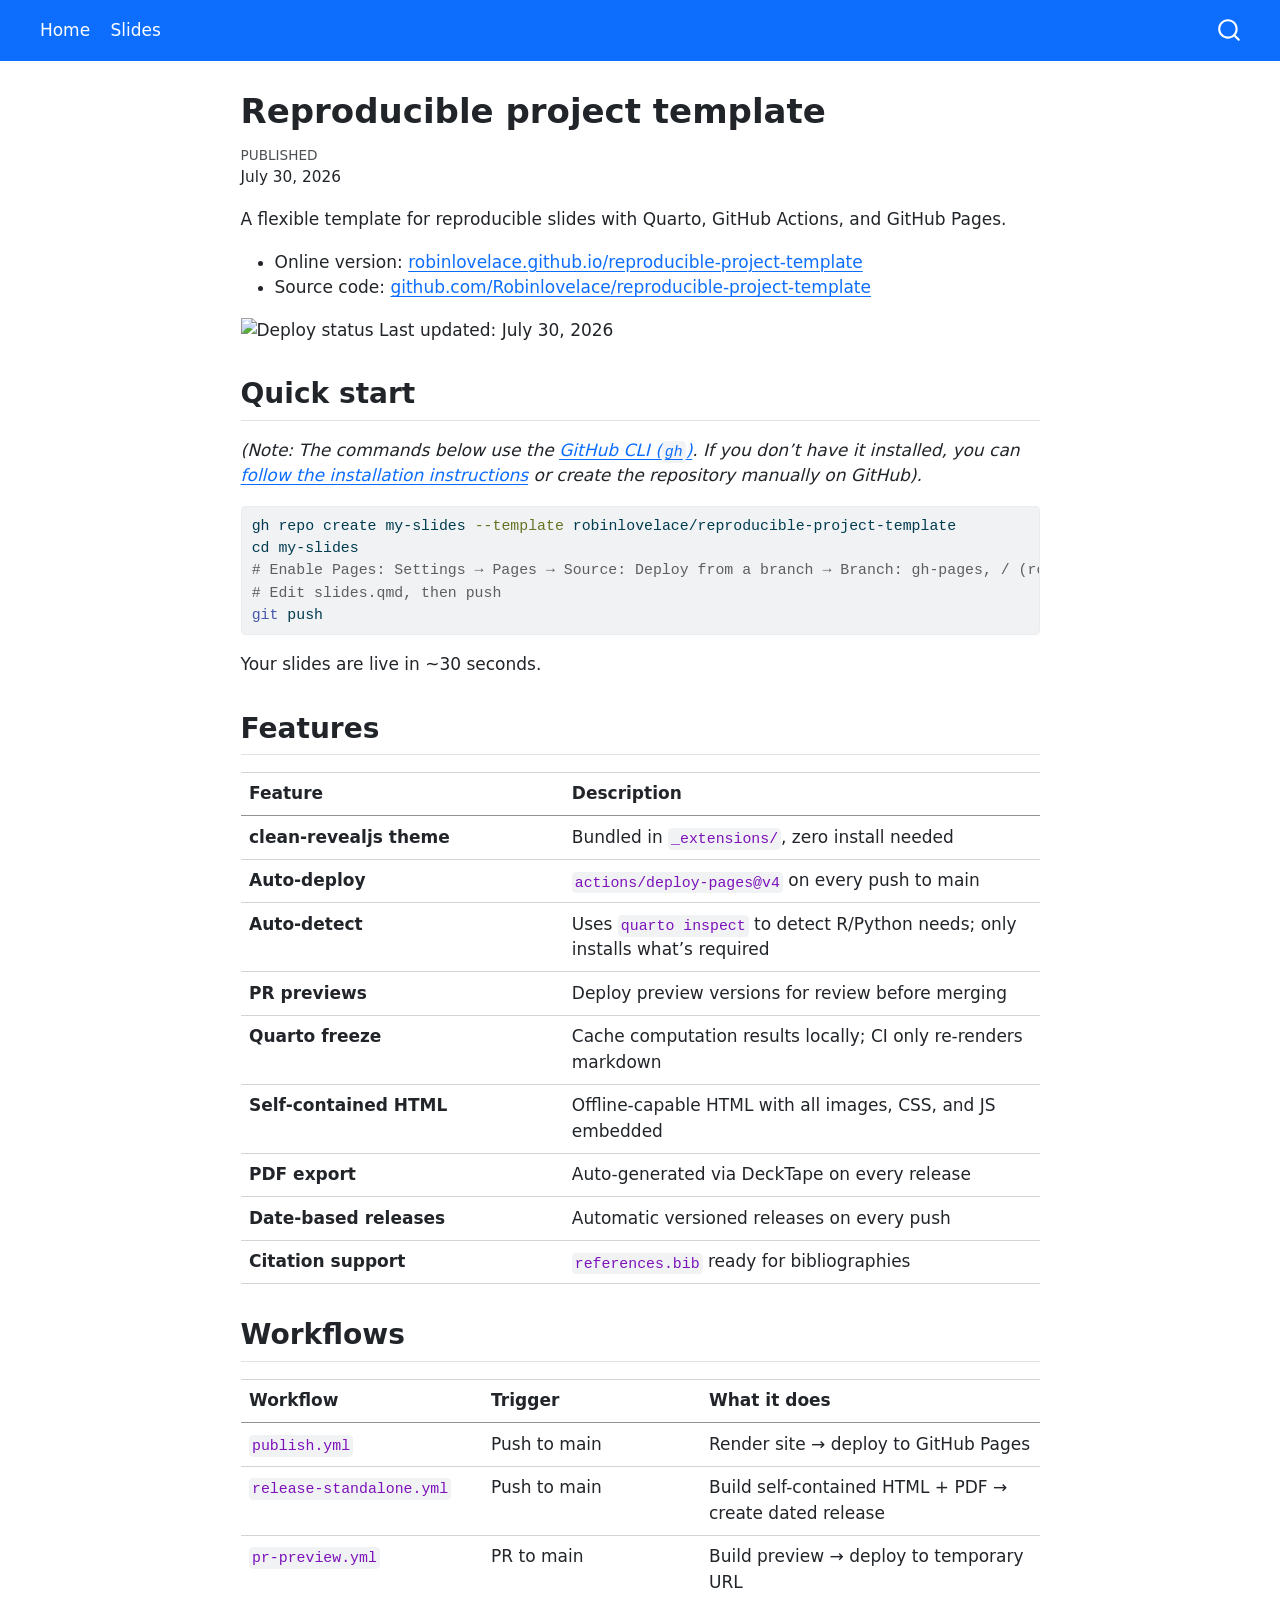
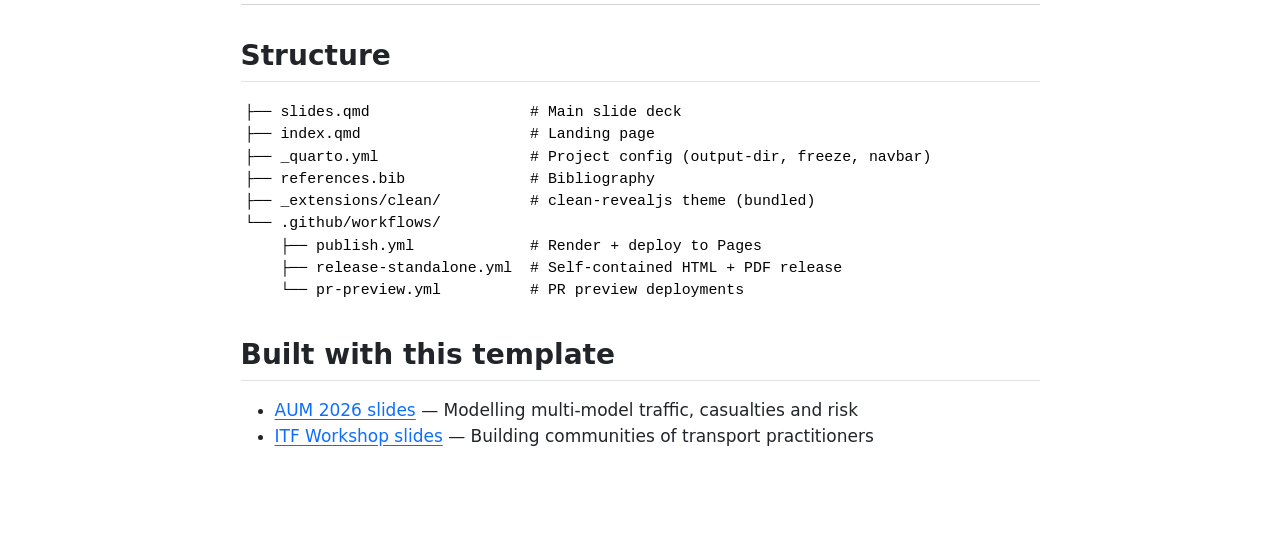
==== index.html @ 8871aff0 "deploy: 14153c7af84c4ed00883119d0b022f7087fd337d" ====
<!DOCTYPE html>
<html xmlns="http://www.w3.org/1999/xhtml" lang="en" xml:lang="en"><head>

<meta charset="utf-8">
<meta name="generator" content="quarto-1.10.18">

<meta name="viewport" content="width=device-width, initial-scale=1.0, user-scalable=yes">

<meta name="dcterms.date" content="2026-07-30">

<title>Reproducible project template</title>
<style>
/* Default styles provided by pandoc.
** See https://pandoc.org/MANUAL.html#variables-for-html for config info.
*/
span.smallcaps{font-variant: small-caps;}
div.columns{display: flex; gap: 1.5em;}
div.column{flex: auto;}
@media screen {
div.columns{gap: min(4vw, 1.5em);}
div.column{overflow-x: auto;}
}
div.hanging-indent{margin-left: 1.5em; text-indent: -1.5em;}
ul.task-list{list-style: none;}
ul.task-list li input[type="checkbox"] {
  width: 0.8em;
  margin: 0 0.8em 0.2em -1em; /* quarto-specific, see https://github.com/quarto-dev/quarto-cli/issues/4556 */ 
  vertical-align: middle;
}
/* CSS for syntax highlighting */
html { -webkit-text-size-adjust: 100%; }
pre > code.sourceCode { white-space: pre; position: relative; }
pre > code.sourceCode > span { display: inline-block; line-height: 1.25; }
pre > code.sourceCode > span:empty { height: 1.2em; }
.sourceCode { overflow: visible; }
code.sourceCode > span { color: inherit; text-decoration: inherit; }
div.sourceCode { margin: 1em 0; }
pre.sourceCode { margin: 0; }
@media screen {
div.sourceCode { overflow: auto; }
}
@media print {
pre > code.sourceCode { white-space: pre-wrap; }
pre > code.sourceCode > span { text-indent: -5em; padding-left: 5em; }
}
pre.numberSource code
  { counter-reset: source-line 0; }
pre.numberSource code > span
  { position: relative; left: -4em; counter-increment: source-line; }
pre.numberSource code > span > a:first-child::before
  { content: counter(source-line);
    position: relative; left: -1em; text-align: right; vertical-align: baseline;
    border: none; display: inline-block;
    -webkit-touch-callout: none; -webkit-user-select: none;
    -khtml-user-select: none; -moz-user-select: none;
    -ms-user-select: none; user-select: none;
    padding: 0 4px; width: 4em;
  }
pre.numberSource { margin-left: 3em;  padding-left: 4px; }
div.sourceCode
  {   }
@media screen {
pre > code.sourceCode > span > a:first-child::before { text-decoration: underline; }
}
</style>


<script src="site_libs/quarto-nav/quarto-nav.js"></script>
<script src="site_libs/quarto-nav/headroom.min.js"></script>
<script src="site_libs/clipboard/clipboard.min.js"></script>
<script src="site_libs/quarto-search/autocomplete.umd.js"></script>
<script src="site_libs/quarto-search/fuse.min.js"></script>
<script src="site_libs/quarto-search/quarto-search.js"></script>
<meta name="quarto:offset" content="./">
<script src="site_libs/quarto-html/quarto.js" type="module"></script>
<script src="site_libs/quarto-html/tabsets/tabsets.js" type="module"></script>
<script src="site_libs/quarto-html/popper.min.js"></script>
<script src="site_libs/quarto-html/tippy.umd.min.js"></script>
<script src="site_libs/quarto-html/anchor.min.js"></script>
<link href="site_libs/quarto-html/tippy.css" rel="stylesheet">
<link href="site_libs/quarto-html/quarto-syntax-highlighting-64a204ab8560d761af7679ceaba22944.css" rel="stylesheet" id="quarto-text-highlighting-styles">
<script src="site_libs/bootstrap/bootstrap.min.js"></script>
<link href="site_libs/bootstrap/bootstrap-icons.css" rel="stylesheet">
<link href="site_libs/bootstrap/bootstrap-24e0a853b28a089b2425909dcbceaa29.min.css" rel="stylesheet" append-hash="true" id="quarto-bootstrap" data-mode="light">
<script id="quarto-search-options" type="application/json">{
  "location": "navbar",
  "copy-button": false,
  "collapse-after": 3,
  "panel-placement": "end",
  "type": "overlay",
  "limit": 50,
  "keyboard-shortcut": [
    "f",
    "/",
    "s"
  ],
  "show-item-context": false,
  "language": {
    "search-no-results-text": "No results",
    "search-matching-documents-text": "matching documents",
    "search-copy-link-title": "Copy link to search",
    "search-hide-matches-text": "Hide additional matches",
    "search-more-match-text": "more match in this document",
    "search-more-matches-text": "more matches in this document",
    "search-clear-button-title": "Clear",
    "search-text-placeholder": "",
    "search-detached-cancel-button-title": "Cancel",
    "search-submit-button-title": "Submit",
    "search-label": "Search"
  }
}</script>


</head>

<body class="nav-fixed fullcontent quarto-light">

<div id="quarto-search-results"></div>
  <header id="quarto-header" class="headroom fixed-top">
    <nav class="navbar navbar-expand-lg " data-bs-theme="dark">
      <div class="navbar-container container-fluid">
            <div id="quarto-search" class="" title="Search"></div>
          <button class="navbar-toggler" type="button" data-bs-toggle="collapse" data-bs-target="#navbarCollapse" aria-controls="navbarCollapse" role="menu" aria-expanded="false" aria-label="Toggle navigation" onclick="if (window.quartoToggleHeadroom) { window.quartoToggleHeadroom(); }">
  <span class="navbar-toggler-icon"></span>
</button>
          <div class="collapse navbar-collapse" id="navbarCollapse">
            <ul class="navbar-nav navbar-nav-scroll me-auto">
  <li class="nav-item">
    <a class="nav-link active" href="./index.html" aria-current="page"> 
<span class="menu-text">Home</span></a>
  </li>  
  <li class="nav-item">
    <a class="nav-link" href="./slides.html"> 
<span class="menu-text">Slides</span></a>
  </li>  
</ul>
          </div> <!-- /navcollapse -->
            <div class="quarto-navbar-tools">
</div>
      </div> <!-- /container-fluid -->
    </nav>
</header>
<!-- content -->
<div id="quarto-content" class="quarto-container page-columns page-rows-contents page-layout-article page-navbar">
<!-- sidebar -->
<!-- margin-sidebar -->
    
<!-- main -->
<main class="content" id="quarto-document-content">

<header id="title-block-header" class="quarto-title-block default">
<div class="quarto-title">
<h1 class="title">Reproducible project template</h1>
</div>



<div class="quarto-title-meta">

    
    <div>
    <div class="quarto-title-meta-heading">Published</div>
    <div class="quarto-title-meta-contents">
      <p class="date">July 30, 2026</p>
    </div>
  </div>
  
    
  </div>
  


</header>


<p>A flexible template for reproducible slides with Quarto, GitHub Actions, and GitHub Pages.</p>
<ul>
<li>Online version: <a href="https://robinlovelace.github.io/reproducible-project-template">robinlovelace.github.io/reproducible-project-template</a></li>
<li>Source code: <a href="https://github.com/Robinlovelace/reproducible-project-template">github.com/Robinlovelace/reproducible-project-template</a></li>
</ul>
<p><img src="https://img.shields.io/github/actions/workflow/status/Robinlovelace/reproducible-project-template/publish.yml?branch=main&amp;label=deploy" class="img-fluid" alt="Deploy status"> Last updated: July 30, 2026</p>
<section id="quick-start" class="level2">
<h2 class="anchored" data-anchor-id="quick-start">Quick start</h2>
<p><em>(Note: The commands below use the <a href="https://cli.github.com/">GitHub CLI (<code>gh</code>)</a>. If you don’t have it installed, you can <a href="https://cli.github.com/">follow the installation instructions</a> or create the repository manually on GitHub).</em></p>
<div class="code-copy-outer-scaffold"><div class="sourceCode" id="cb1"><pre class="sourceCode sh code-with-copy"><code class="sourceCode bash"><span id="cb1-1"><a href="#cb1-1" aria-hidden="true" tabindex="-1"></a><span class="ex">gh</span> repo create my-slides <span class="at">--template</span> robinlovelace/reproducible-project-template</span>
<span id="cb1-2"><a href="#cb1-2" aria-hidden="true" tabindex="-1"></a><span class="bu">cd</span> my-slides</span>
<span id="cb1-3"><a href="#cb1-3" aria-hidden="true" tabindex="-1"></a><span class="co"># Enable Pages: Settings → Pages → Source: Deploy from a branch → Branch: gh-pages, / (root)</span></span>
<span id="cb1-4"><a href="#cb1-4" aria-hidden="true" tabindex="-1"></a><span class="co"># Edit slides.qmd, then push</span></span>
<span id="cb1-5"><a href="#cb1-5" aria-hidden="true" tabindex="-1"></a><span class="fu">git</span> push</span></code></pre></div><button title="Copy to Clipboard" class="code-copy-button"><i class="bi"></i></button></div>
<p>Your slides are live in ~30 seconds.</p>
</section>
<section id="features" class="level2">
<h2 class="anchored" data-anchor-id="features">Features</h2>
<table class="caption-top table">
<colgroup>
<col style="width: 40%">
<col style="width: 59%">
</colgroup>
<thead>
<tr class="header">
<th>Feature</th>
<th>Description</th>
</tr>
</thead>
<tbody>
<tr class="odd">
<td><strong>clean-revealjs theme</strong></td>
<td>Bundled in <code>_extensions/</code>, zero install needed</td>
</tr>
<tr class="even">
<td><strong>Auto-deploy</strong></td>
<td><code>actions/deploy-pages@v4</code> on every push to main</td>
</tr>
<tr class="odd">
<td><strong>Auto-detect</strong></td>
<td>Uses <code>quarto inspect</code> to detect R/Python needs; only installs what’s required</td>
</tr>
<tr class="even">
<td><strong>PR previews</strong></td>
<td>Deploy preview versions for review before merging</td>
</tr>
<tr class="odd">
<td><strong>Quarto freeze</strong></td>
<td>Cache computation results locally; CI only re-renders markdown</td>
</tr>
<tr class="even">
<td><strong>Self-contained HTML</strong></td>
<td>Offline-capable HTML with all images, CSS, and JS embedded</td>
</tr>
<tr class="odd">
<td><strong>PDF export</strong></td>
<td>Auto-generated via DeckTape on every release</td>
</tr>
<tr class="even">
<td><strong>Date-based releases</strong></td>
<td>Automatic versioned releases on every push</td>
</tr>
<tr class="odd">
<td><strong>Citation support</strong></td>
<td><code>references.bib</code> ready for bibliographies</td>
</tr>
</tbody>
</table>
</section>
<section id="workflows" class="level2">
<h2 class="anchored" data-anchor-id="workflows">Workflows</h2>
<table class="caption-top table">
<colgroup>
<col style="width: 30%">
<col style="width: 27%">
<col style="width: 42%">
</colgroup>
<thead>
<tr class="header">
<th>Workflow</th>
<th>Trigger</th>
<th>What it does</th>
</tr>
</thead>
<tbody>
<tr class="odd">
<td><code>publish.yml</code></td>
<td>Push to main</td>
<td>Render site → deploy to GitHub Pages</td>
</tr>
<tr class="even">
<td><code>release-standalone.yml</code></td>
<td>Push to main</td>
<td>Build self-contained HTML + PDF → create dated release</td>
</tr>
<tr class="odd">
<td><code>pr-preview.yml</code></td>
<td>PR to main</td>
<td>Build preview → deploy to temporary URL</td>
</tr>
</tbody>
</table>
</section>
<section id="structure" class="level2">
<h2 class="anchored" data-anchor-id="structure">Structure</h2>
<pre><code>├── slides.qmd                  # Main slide deck
├── index.qmd                   # Landing page
├── _quarto.yml                 # Project config (output-dir, freeze, navbar)
├── references.bib              # Bibliography
├── _extensions/clean/          # clean-revealjs theme (bundled)
└── .github/workflows/
    ├── publish.yml             # Render + deploy to Pages
    ├── release-standalone.yml  # Self-contained HTML + PDF release
    └── pr-preview.yml          # PR preview deployments</code></pre>
</section>
<section id="built-with-this-template" class="level2">
<h2 class="anchored" data-anchor-id="built-with-this-template">Built with this template</h2>
<ul>
<li><a href="https://robinlovelace.net/aum26/">AUM 2026 slides</a> — Modelling multi-model traffic, casualties and risk</li>
<li><a href="https://robinlovelace.net/itfworkshop/">ITF Workshop slides</a> — Building communities of transport practitioners</li>
</ul>


</section>

</main> <!-- /main -->
<script id="quarto-html-after-body" type="application/javascript">
  window.document.addEventListener("DOMContentLoaded", function (event) {
    const icon = "";
    const anchorJS = new window.AnchorJS();
    anchorJS.options = {
      placement: 'right',
      icon: icon
    };
    anchorJS.add('.anchored');
    const isCodeAnnotation = (el) => {
      for (const clz of el.classList) {
        if (clz.startsWith('code-annotation-')) {                     
          return true;
        }
      }
      return false;
    }
    const onCopySuccess = function(e) {
      // button target
      const button = e.trigger;
      // don't keep focus
      button.blur();
      // flash "checked"
      button.classList.add('code-copy-button-checked');
      var currentTitle = button.getAttribute("title");
      button.setAttribute("title", "Copied!");
      let tooltip;
      if (window.bootstrap) {
        button.setAttribute("data-bs-toggle", "tooltip");
        button.setAttribute("data-bs-placement", "left");
        button.setAttribute("data-bs-title", "Copied!");
        tooltip = new bootstrap.Tooltip(button, 
          { trigger: "manual", 
            customClass: "code-copy-button-tooltip",
            offset: [0, -8]});
        tooltip.show();    
      }
      setTimeout(function() {
        if (tooltip) {
          tooltip.hide();
          button.removeAttribute("data-bs-title");
          button.removeAttribute("data-bs-toggle");
          button.removeAttribute("data-bs-placement");
        }
        button.setAttribute("title", currentTitle);
        button.classList.remove('code-copy-button-checked');
      }, 1000);
      // clear code selection
      e.clearSelection();
    }
    const getTextToCopy = function(trigger) {
      const outerScaffold = trigger.parentElement.cloneNode(true);
      const codeEl = outerScaffold.querySelector('code');
      for (const childEl of codeEl.children) {
        if (isCodeAnnotation(childEl)) {
          childEl.remove();
        }
      }
      return codeEl.innerText;
    }
    const clipboard = new window.ClipboardJS('.code-copy-button:not([data-in-quarto-modal])', {
      text: getTextToCopy
    });
    clipboard.on('success', onCopySuccess);
    if (window.document.getElementById('quarto-embedded-source-code-modal')) {
      const clipboardModal = new window.ClipboardJS('.code-copy-button[data-in-quarto-modal]', {
        text: getTextToCopy,
        container: window.document.getElementById('quarto-embedded-source-code-modal')
      });
      clipboardModal.on('success', onCopySuccess);
    }
      var localhostRegex = new RegExp(/^(?:http|https):\/\/localhost\:?[0-9]*\//);
      var mailtoRegex = new RegExp(/^mailto:/);
        var filterRegex = new RegExp('/' + window.location.host + '/');
      var isInternal = (href) => {
          return filterRegex.test(href) || localhostRegex.test(href) || mailtoRegex.test(href);
      }
      // Inspect non-navigation links and adorn them if external
     var links = window.document.querySelectorAll('a[href]:not(.nav-link):not(.navbar-brand):not(.toc-action):not(.sidebar-link):not(.sidebar-item-toggle):not(.pagination-link):not(.no-external):not([aria-hidden]):not(.dropdown-item):not(.quarto-navigation-tool):not(.about-link)');
      for (var i=0; i<links.length; i++) {
        const link = links[i];
        if (!isInternal(link.href)) {
          // undo the damage that might have been done by quarto-nav.js in the case of
          // links that we want to consider external
          if (link.dataset.originalHref !== undefined) {
            link.href = link.dataset.originalHref;
          }
        }
      }
    function tippyHover(el, contentFn, onTriggerFn, onUntriggerFn) {
      const config = {
        allowHTML: true,
        maxWidth: 500,
        delay: 100,
        arrow: false,
        appendTo: function(el) {
            return el.parentElement;
        },
        interactive: true,
        interactiveBorder: 10,
        theme: 'quarto',
        placement: 'bottom-start',
      };
      if (contentFn) {
        config.content = contentFn;
      }
      if (onTriggerFn) {
        config.onTrigger = onTriggerFn;
      }
      if (onUntriggerFn) {
        config.onUntrigger = onUntriggerFn;
      }
      window.tippy(el, config); 
    }
    const noterefs = window.document.querySelectorAll('a[role="doc-noteref"]');
    for (var i=0; i<noterefs.length; i++) {
      const ref = noterefs[i];
      tippyHover(ref, function() {
        // use id or data attribute instead here
        let href = ref.getAttribute('data-footnote-href') || ref.getAttribute('href');
        try { href = new URL(href).hash; } catch {}
        const id = href.replace(/^#\/?/, "");
        const note = window.document.getElementById(id);
        if (note) {
          return note.innerHTML;
        } else {
          return "";
        }
      });
    }
    const xrefs = window.document.querySelectorAll('a.quarto-xref');
    const processXRef = (id, note) => {
      // Strip column container classes
      const stripColumnClz = (el) => {
        el.classList.remove("page-full", "page-columns");
        if (el.children) {
          for (const child of el.children) {
            stripColumnClz(child);
          }
        }
      }
      stripColumnClz(note)
      if (id === null || id.startsWith('sec-')) {
        // Special case sections, only their first couple elements
        const container = document.createElement("div");
        if (note.children && note.children.length > 2) {
          container.appendChild(note.children[0].cloneNode(true));
          for (let i = 1; i < note.children.length; i++) {
            const child = note.children[i];
            if (child.tagName === "P" && child.innerText === "") {
              continue;
            } else {
              container.appendChild(child.cloneNode(true));
              break;
            }
          }
          if (window.Quarto?.typesetMath) {
            window.Quarto.typesetMath(container);
          }
          return container.innerHTML
        } else {
          if (window.Quarto?.typesetMath) {
            window.Quarto.typesetMath(note);
          }
          return note.innerHTML;
        }
      } else {
        // Remove any anchor links if they are present
        const anchorLink = note.querySelector('a.anchorjs-link');
        if (anchorLink) {
          anchorLink.remove();
        }
        if (window.Quarto?.typesetMath) {
          window.Quarto.typesetMath(note);
        }
        if (note.classList.contains("callout")) {
          return note.outerHTML;
        } else {
          return note.innerHTML;
        }
      }
    }
    for (var i=0; i<xrefs.length; i++) {
      const xref = xrefs[i];
      tippyHover(xref, undefined, function(instance) {
        instance.disable();
        let url = xref.getAttribute('href');
        let hash = undefined; 
        if (url.startsWith('#')) {
          hash = url;
        } else {
          try { hash = new URL(url).hash; } catch {}
        }
        if (hash) {
          const id = hash.replace(/^#\/?/, "");
          const note = window.document.getElementById(id);
          if (note !== null) {
            try {
              const html = processXRef(id, note.cloneNode(true));
              instance.setContent(html);
            } finally {
              instance.enable();
              instance.show();
            }
          } else {
            // See if we can fetch this
            fetch(url.split('#')[0])
            .then(res => res.text())
            .then(html => {
              const parser = new DOMParser();
              const htmlDoc = parser.parseFromString(html, "text/html");
              const note = htmlDoc.getElementById(id);
              if (note !== null) {
                const html = processXRef(id, note);
                instance.setContent(html);
              } 
            }).finally(() => {
              instance.enable();
              instance.show();
            });
          }
        } else {
          // See if we can fetch a full url (with no hash to target)
          // This is a special case and we should probably do some content thinning / targeting
          fetch(url)
          .then(res => res.text())
          .then(html => {
            const parser = new DOMParser();
            const htmlDoc = parser.parseFromString(html, "text/html");
            const note = htmlDoc.querySelector('main.content');
            if (note !== null) {
              // This should only happen for chapter cross references
              // (since there is no id in the URL)
              // remove the first header
              if (note.children.length > 0 && note.children[0].tagName === "HEADER") {
                note.children[0].remove();
              }
              const html = processXRef(null, note);
              instance.setContent(html);
            } 
          }).finally(() => {
            instance.enable();
            instance.show();
          });
        }
      }, function(instance) {
      });
    }
        let selectedAnnoteEl;
        const selectorForAnnotation = ( cell, annotation) => {
          let cellAttr = 'data-code-cell="' + cell + '"';
          let lineAttr = 'data-code-annotation="' +  annotation + '"';
          const selector = 'span[' + cellAttr + '][' + lineAttr + ']';
          return selector;
        }
        const selectCodeLines = (annoteEl) => {
          const doc = window.document;
          const targetCell = annoteEl.getAttribute("data-target-cell");
          const targetAnnotation = annoteEl.getAttribute("data-target-annotation");
          const annoteSpan = window.document.querySelector(selectorForAnnotation(targetCell, targetAnnotation));
          const lines = annoteSpan.getAttribute("data-code-lines").split(",");
          const lineIds = lines.map((line) => {
            return targetCell + "-" + line;
          })
          let top = null;
          let height = null;
          let parent = null;
          if (lineIds.length > 0) {
              //compute the position of the single el (top and bottom and make a div)
              const el = window.document.getElementById(lineIds[0]);
              top = el.offsetTop;
              height = el.offsetHeight;
              parent = el.parentElement.parentElement;
            if (lineIds.length > 1) {
              const lastEl = window.document.getElementById(lineIds[lineIds.length - 1]);
              const bottom = lastEl.offsetTop + lastEl.offsetHeight;
              height = bottom - top;
            }
            if (top !== null && height !== null && parent !== null) {
              // cook up a div (if necessary) and position it 
              let div = window.document.getElementById("code-annotation-line-highlight");
              if (div === null) {
                div = window.document.createElement("div");
                div.setAttribute("id", "code-annotation-line-highlight");
                div.style.position = 'absolute';
                parent.appendChild(div);
              }
              div.style.top = top - 2 + "px";
              div.style.height = height + 4 + "px";
              div.style.left = 0;
              let gutterDiv = window.document.getElementById("code-annotation-line-highlight-gutter");
              if (gutterDiv === null) {
                gutterDiv = window.document.createElement("div");
                gutterDiv.setAttribute("id", "code-annotation-line-highlight-gutter");
                gutterDiv.style.position = 'absolute';
                const codeCell = window.document.getElementById(targetCell);
                const gutter = codeCell.querySelector('.code-annotation-gutter');
                gutter.appendChild(gutterDiv);
              }
              gutterDiv.style.top = top - 2 + "px";
              gutterDiv.style.height = height + 4 + "px";
            }
            selectedAnnoteEl = annoteEl;
          }
        };
        const unselectCodeLines = () => {
          const elementsIds = ["code-annotation-line-highlight", "code-annotation-line-highlight-gutter"];
          elementsIds.forEach((elId) => {
            const div = window.document.getElementById(elId);
            if (div) {
              div.remove();
            }
          });
          selectedAnnoteEl = undefined;
        };
          // Handle positioning of the toggle
      window.addEventListener(
        "resize",
        throttle(() => {
          elRect = undefined;
          if (selectedAnnoteEl) {
            selectCodeLines(selectedAnnoteEl);
          }
        }, 10)
      );
      function throttle(fn, ms) {
      let throttle = false;
      let timer;
        return (...args) => {
          if(!throttle) { // first call gets through
              fn.apply(this, args);
              throttle = true;
          } else { // all the others get throttled
              if(timer) clearTimeout(timer); // cancel #2
              timer = setTimeout(() => {
                fn.apply(this, args);
                timer = throttle = false;
              }, ms);
          }
        };
      }
        // Attach click handler to the DT
        const annoteDls = window.document.querySelectorAll('dt[data-target-cell]');
        for (const annoteDlNode of annoteDls) {
          annoteDlNode.addEventListener('click', (event) => {
            const clickedEl = event.target;
            if (clickedEl !== selectedAnnoteEl) {
              unselectCodeLines();
              const activeEl = window.document.querySelector('dt[data-target-cell].code-annotation-active');
              if (activeEl) {
                activeEl.classList.remove('code-annotation-active');
              }
              selectCodeLines(clickedEl);
              clickedEl.classList.add('code-annotation-active');
            } else {
              // Unselect the line
              unselectCodeLines();
              clickedEl.classList.remove('code-annotation-active');
            }
          });
        }
    const findCites = (el) => {
      const parentEl = el.parentElement;
      if (parentEl) {
        const cites = parentEl.dataset.cites;
        if (cites) {
          return {
            el,
            cites: cites.split(' ')
          };
        } else {
          return findCites(el.parentElement)
        }
      } else {
        return undefined;
      }
    };
    var bibliorefs = window.document.querySelectorAll('a[role="doc-biblioref"]');
    for (var i=0; i<bibliorefs.length; i++) {
      const ref = bibliorefs[i];
      const citeInfo = findCites(ref);
      if (citeInfo) {
        tippyHover(citeInfo.el, function() {
          var popup = window.document.createElement('div');
          citeInfo.cites.forEach(function(cite) {
            var citeDiv = window.document.createElement('div');
            citeDiv.classList.add('hanging-indent');
            citeDiv.classList.add('csl-entry');
            var biblioDiv = window.document.getElementById('ref-' + cite);
            if (biblioDiv) {
              citeDiv.innerHTML = biblioDiv.innerHTML;
            }
            popup.appendChild(citeDiv);
          });
          return popup.innerHTML;
        });
      }
    }
  });
  </script>
</div> <!-- /content -->




</body></html>
---- site_libs/quarto-html/tippy.css ----
.tippy-box[data-animation=fade][data-state=hidden]{opacity:0}[data-tippy-root]{max-width:calc(100vw - 10px)}.tippy-box{position:relative;background-color:#333;color:#fff;border-radius:4px;font-size:14px;line-height:1.4;white-space:normal;outline:0;transition-property:transform,visibility,opacity}.tippy-box[data-placement^=top]>.tippy-arrow{bottom:0}.tippy-box[data-placement^=top]>.tippy-arrow:before{bottom:-7px;left:0;border-width:8px 8px 0;border-top-color:initial;transform-origin:center top}.tippy-box[data-placement^=bottom]>.tippy-arrow{top:0}.tippy-box[data-placement^=bottom]>.tippy-arrow:before{top:-7px;left:0;border-width:0 8px 8px;border-bottom-color:initial;transform-origin:center bottom}.tippy-box[data-placement^=left]>.tippy-arrow{right:0}.tippy-box[data-placement^=left]>.tippy-arrow:before{border-width:8px 0 8px 8px;border-left-color:initial;right:-7px;transform-origin:center left}.tippy-box[data-placement^=right]>.tippy-arrow{left:0}.tippy-box[data-placement^=right]>.tippy-arrow:before{left:-7px;border-width:8px 8px 8px 0;border-right-color:initial;transform-origin:center right}.tippy-box[data-inertia][data-state=visible]{transition-timing-function:cubic-bezier(.54,1.5,.38,1.11)}.tippy-arrow{width:16px;height:16px;color:#333}.tippy-arrow:before{content:"";position:absolute;border-color:transparent;border-style:solid}.tippy-content{position:relative;padding:5px 9px;z-index:1}
---- site_libs/quarto-html/quarto-syntax-highlighting-64a204ab8560d761af7679ceaba22944.css ----
/* quarto syntax highlight colors */
:root {
  --quarto-hl-ot-color: #003B4F;
  --quarto-hl-at-color: #657422;
  --quarto-hl-ss-color: #20794D;
  --quarto-hl-an-color: #5E5E5E;
  --quarto-hl-fu-color: #4758AB;
  --quarto-hl-st-color: #20794D;
  --quarto-hl-cf-color: #003B4F;
  --quarto-hl-op-color: #5E5E5E;
  --quarto-hl-er-color: #AD0000;
  --quarto-hl-bn-color: #AD0000;
  --quarto-hl-al-color: #AD0000;
  --quarto-hl-va-color: #111111;
  --quarto-hl-bu-color: inherit;
  --quarto-hl-ex-color: inherit;
  --quarto-hl-pp-color: #AD0000;
  --quarto-hl-in-color: #5E5E5E;
  --quarto-hl-vs-color: #20794D;
  --quarto-hl-wa-color: #5E5E5E;
  --quarto-hl-do-color: #5E5E5E;
  --quarto-hl-im-color: #00769E;
  --quarto-hl-ch-color: #20794D;
  --quarto-hl-dt-color: #AD0000;
  --quarto-hl-fl-color: #AD0000;
  --quarto-hl-co-color: #5E5E5E;
  --quarto-hl-cv-color: #5E5E5E;
  --quarto-hl-cn-color: #8f5902;
  --quarto-hl-sc-color: #5E5E5E;
  --quarto-hl-dv-color: #AD0000;
  --quarto-hl-kw-color: #003B4F;
}

/* other quarto variables */
:root {
  --quarto-font-monospace: SFMono-Regular, Menlo, Monaco, Consolas, "Liberation Mono", "Courier New", monospace;
}

/* syntax highlight based on Pandoc's rules */
pre > code.sourceCode > span {
  color: #003B4F;
}

code.sourceCode > span {
  color: #003B4F;
}

div.sourceCode,
div.sourceCode pre.sourceCode {
  color: #003B4F;
}

/* Normal */
code span {
  color: #003B4F;
}

/* Alert */
code span.al {
  color: #AD0000;
  font-style: inherit;
}

/* Annotation */
code span.an {
  color: #5E5E5E;
  font-style: inherit;
}

/* Attribute */
code span.at {
  color: #657422;
  font-style: inherit;
}

/* BaseN */
code span.bn {
  color: #AD0000;
  font-style: inherit;
}

/* BuiltIn */
code span.bu {
  font-style: inherit;
}

/* ControlFlow */
code span.cf {
  color: #003B4F;
  font-weight: bold;
  font-style: inherit;
}

/* Char */
code span.ch {
  color: #20794D;
  font-style: inherit;
}

/* Constant */
code span.cn {
  color: #8f5902;
  font-style: inherit;
}

/* Comment */
code span.co {
  color: #5E5E5E;
  font-style: inherit;
}

/* CommentVar */
code span.cv {
  color: #5E5E5E;
  font-style: italic;
}

/* Documentation */
code span.do {
  color: #5E5E5E;
  font-style: italic;
}

/* DataType */
code span.dt {
  color: #AD0000;
  font-style: inherit;
}

/* DecVal */
code span.dv {
  color: #AD0000;
  font-style: inherit;
}

/* Error */
code span.er {
  color: #AD0000;
  font-style: inherit;
}

/* Extension */
code span.ex {
  font-style: inherit;
}

/* Float */
code span.fl {
  color: #AD0000;
  font-style: inherit;
}

/* Function */
code span.fu {
  color: #4758AB;
  font-style: inherit;
}

/* Import */
code span.im {
  color: #00769E;
  font-style: inherit;
}

/* Information */
code span.in {
  color: #5E5E5E;
  font-style: inherit;
}

/* Keyword */
code span.kw {
  color: #003B4F;
  font-weight: bold;
  font-style: inherit;
}

/* Operator */
code span.op {
  color: #5E5E5E;
  font-style: inherit;
}

/* Other */
code span.ot {
  color: #003B4F;
  font-style: inherit;
}

/* Preprocessor */
code span.pp {
  color: #AD0000;
  font-style: inherit;
}

/* SpecialChar */
code span.sc {
  color: #5E5E5E;
  font-style: inherit;
}

/* SpecialString */
code span.ss {
  color: #20794D;
  font-style: inherit;
}

/* String */
code span.st {
  color: #20794D;
  font-style: inherit;
}

/* Variable */
code span.va {
  color: #111111;
  font-style: inherit;
}

/* VerbatimString */
code span.vs {
  color: #20794D;
  font-style: inherit;
}

/* Warning */
code span.wa {
  color: #5E5E5E;
  font-style: italic;
}

.prevent-inlining {
  content: "</";
}

/*# sourceMappingURL=9d8d5bb603a83b8298b89080a598c93b.css.map */
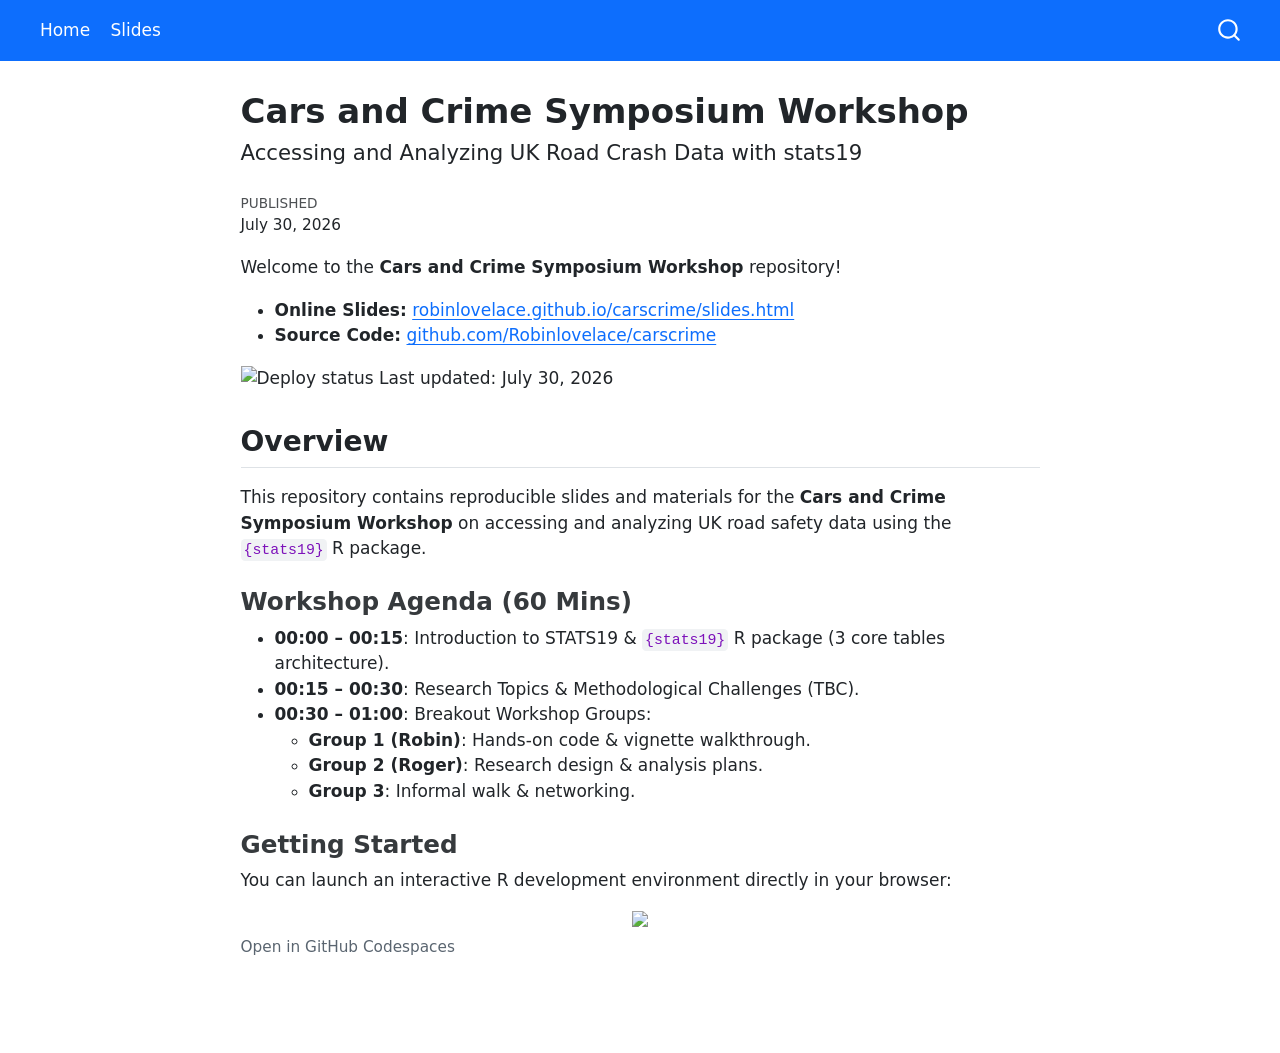
==== commit 5d15e830: "deploy: 866a545a13f5b7be4934302c1fef69025a2c0913" ====
--- a/index.html
+++ b/index.html
@@ -8,7 +8,7 @@
 
 <meta name="dcterms.date" content="2026-07-30">
 
-<title>Reproducible project template</title>
+<title>Cars and Crime Symposium Workshop</title>
 <style>
 /* Default styles provided by pandoc.
 ** See https://pandoc.org/MANUAL.html#variables-for-html for config info.
@@ -26,41 +26,6 @@
   width: 0.8em;
   margin: 0 0.8em 0.2em -1em; /* quarto-specific, see https://github.com/quarto-dev/quarto-cli/issues/4556 */ 
   vertical-align: middle;
-}
-/* CSS for syntax highlighting */
-html { -webkit-text-size-adjust: 100%; }
-pre > code.sourceCode { white-space: pre; position: relative; }
-pre > code.sourceCode > span { display: inline-block; line-height: 1.25; }
-pre > code.sourceCode > span:empty { height: 1.2em; }
-.sourceCode { overflow: visible; }
-code.sourceCode > span { color: inherit; text-decoration: inherit; }
-div.sourceCode { margin: 1em 0; }
-pre.sourceCode { margin: 0; }
-@media screen {
-div.sourceCode { overflow: auto; }
-}
-@media print {
-pre > code.sourceCode { white-space: pre-wrap; }
-pre > code.sourceCode > span { text-indent: -5em; padding-left: 5em; }
-}
-pre.numberSource code
-  { counter-reset: source-line 0; }
-pre.numberSource code > span
-  { position: relative; left: -4em; counter-increment: source-line; }
-pre.numberSource code > span > a:first-child::before
-  { content: counter(source-line);
-    position: relative; left: -1em; text-align: right; vertical-align: baseline;
-    border: none; display: inline-block;
-    -webkit-touch-callout: none; -webkit-user-select: none;
-    -khtml-user-select: none; -moz-user-select: none;
-    -ms-user-select: none; user-select: none;
-    padding: 0 4px; width: 4em;
-  }
-pre.numberSource { margin-left: 3em;  padding-left: 4px; }
-div.sourceCode
-  {   }
-@media screen {
-pre > code.sourceCode > span > a:first-child::before { text-decoration: underline; }
 }
 </style>
 
@@ -150,7 +115,8 @@
 
 <header id="title-block-header" class="quarto-title-block default">
 <div class="quarto-title">
-<h1 class="title">Reproducible project template</h1>
+<h1 class="title">Cars and Crime Symposium Workshop</h1>
+<p class="subtitle lead">Accessing and Analyzing UK Road Crash Data with stats19</p>
 </div>
 
 
@@ -173,129 +139,40 @@
 </header>
 
 
-<p>A flexible template for reproducible slides with Quarto, GitHub Actions, and GitHub Pages.</p>
+<p>Welcome to the <strong>Cars and Crime Symposium Workshop</strong> repository!</p>
 <ul>
-<li>Online version: <a href="https://robinlovelace.github.io/reproducible-project-template">robinlovelace.github.io/reproducible-project-template</a></li>
-<li>Source code: <a href="https://github.com/Robinlovelace/reproducible-project-template">github.com/Robinlovelace/reproducible-project-template</a></li>
+<li><strong>Online Slides:</strong> <a href="https://robinlovelace.github.io/carscrime/slides.html">robinlovelace.github.io/carscrime/slides.html</a></li>
+<li><strong>Source Code:</strong> <a href="https://github.com/Robinlovelace/carscrime">github.com/Robinlovelace/carscrime</a></li>
 </ul>
-<p><img src="https://img.shields.io/github/actions/workflow/status/Robinlovelace/reproducible-project-template/publish.yml?branch=main&amp;label=deploy" class="img-fluid" alt="Deploy status"> Last updated: July 30, 2026</p>
-<section id="quick-start" class="level2">
-<h2 class="anchored" data-anchor-id="quick-start">Quick start</h2>
-<p><em>(Note: The commands below use the <a href="https://cli.github.com/">GitHub CLI (<code>gh</code>)</a>. If you don’t have it installed, you can <a href="https://cli.github.com/">follow the installation instructions</a> or create the repository manually on GitHub).</em></p>
-<div class="code-copy-outer-scaffold"><div class="sourceCode" id="cb1"><pre class="sourceCode sh code-with-copy"><code class="sourceCode bash"><span id="cb1-1"><a href="#cb1-1" aria-hidden="true" tabindex="-1"></a><span class="ex">gh</span> repo create my-slides <span class="at">--template</span> robinlovelace/reproducible-project-template</span>
-<span id="cb1-2"><a href="#cb1-2" aria-hidden="true" tabindex="-1"></a><span class="bu">cd</span> my-slides</span>
-<span id="cb1-3"><a href="#cb1-3" aria-hidden="true" tabindex="-1"></a><span class="co"># Enable Pages: Settings → Pages → Source: Deploy from a branch → Branch: gh-pages, / (root)</span></span>
-<span id="cb1-4"><a href="#cb1-4" aria-hidden="true" tabindex="-1"></a><span class="co"># Edit slides.qmd, then push</span></span>
-<span id="cb1-5"><a href="#cb1-5" aria-hidden="true" tabindex="-1"></a><span class="fu">git</span> push</span></code></pre></div><button title="Copy to Clipboard" class="code-copy-button"><i class="bi"></i></button></div>
-<p>Your slides are live in ~30 seconds.</p>
+<p><img src="https://img.shields.io/github/actions/workflow/status/Robinlovelace/carscrime/publish.yml?branch=main&amp;label=deploy" class="img-fluid" alt="Deploy status"> Last updated: July 30, 2026</p>
+<section id="overview" class="level2">
+<h2 class="anchored" data-anchor-id="overview">Overview</h2>
+<p>This repository contains reproducible slides and materials for the <strong>Cars and Crime Symposium Workshop</strong> on accessing and analyzing UK road safety data using the <code>{stats19}</code> R package.</p>
+<section id="workshop-agenda-60-mins" class="level3">
+<h3 class="anchored" data-anchor-id="workshop-agenda-60-mins">Workshop Agenda (60 Mins)</h3>
+<ul>
+<li><strong>00:00 – 00:15</strong>: Introduction to STATS19 &amp; <code>{stats19}</code> R package (3 core tables architecture).</li>
+<li><strong>00:15 – 00:30</strong>: Research Topics &amp; Methodological Challenges (TBC).</li>
+<li><strong>00:30 – 01:00</strong>: Breakout Workshop Groups:
+<ul>
+<li><strong>Group 1 (Robin)</strong>: Hands-on code &amp; vignette walkthrough.</li>
+<li><strong>Group 2 (Roger)</strong>: Research design &amp; analysis plans.</li>
+<li><strong>Group 3</strong>: Informal walk &amp; networking.</li>
+</ul></li>
+</ul>
 </section>
-<section id="features" class="level2">
-<h2 class="anchored" data-anchor-id="features">Features</h2>
-<table class="caption-top table">
-<colgroup>
-<col style="width: 40%">
-<col style="width: 59%">
-</colgroup>
-<thead>
-<tr class="header">
-<th>Feature</th>
-<th>Description</th>
-</tr>
-</thead>
-<tbody>
-<tr class="odd">
-<td><strong>clean-revealjs theme</strong></td>
-<td>Bundled in <code>_extensions/</code>, zero install needed</td>
-</tr>
-<tr class="even">
-<td><strong>Auto-deploy</strong></td>
-<td><code>actions/deploy-pages@v4</code> on every push to main</td>
-</tr>
-<tr class="odd">
-<td><strong>Auto-detect</strong></td>
-<td>Uses <code>quarto inspect</code> to detect R/Python needs; only installs what’s required</td>
-</tr>
-<tr class="even">
-<td><strong>PR previews</strong></td>
-<td>Deploy preview versions for review before merging</td>
-</tr>
-<tr class="odd">
-<td><strong>Quarto freeze</strong></td>
-<td>Cache computation results locally; CI only re-renders markdown</td>
-</tr>
-<tr class="even">
-<td><strong>Self-contained HTML</strong></td>
-<td>Offline-capable HTML with all images, CSS, and JS embedded</td>
-</tr>
-<tr class="odd">
-<td><strong>PDF export</strong></td>
-<td>Auto-generated via DeckTape on every release</td>
-</tr>
-<tr class="even">
-<td><strong>Date-based releases</strong></td>
-<td>Automatic versioned releases on every push</td>
-</tr>
-<tr class="odd">
-<td><strong>Citation support</strong></td>
-<td><code>references.bib</code> ready for bibliographies</td>
-</tr>
-</tbody>
-</table>
+<section id="getting-started" class="level3">
+<h3 class="anchored" data-anchor-id="getting-started">Getting Started</h3>
+<p>You can launch an interactive R development environment directly in your browser:</p>
+<div class="quarto-figure quarto-figure-center">
+<figure class="figure">
+<p><a href="https://github.com/codespaces/new/Robinlovelace/carscrime?quickstart=1"><img src="https://img.shields.io/badge/Open%20in-GitHub%20Codespaces-blue?logo=github.png" class="img-fluid figure-img"></a></p>
+<figcaption>Open in GitHub Codespaces</figcaption>
+</figure>
+</div>
+
+
 </section>
-<section id="workflows" class="level2">
-<h2 class="anchored" data-anchor-id="workflows">Workflows</h2>
-<table class="caption-top table">
-<colgroup>
-<col style="width: 30%">
-<col style="width: 27%">
-<col style="width: 42%">
-</colgroup>
-<thead>
-<tr class="header">
-<th>Workflow</th>
-<th>Trigger</th>
-<th>What it does</th>
-</tr>
-</thead>
-<tbody>
-<tr class="odd">
-<td><code>publish.yml</code></td>
-<td>Push to main</td>
-<td>Render site → deploy to GitHub Pages</td>
-</tr>
-<tr class="even">
-<td><code>release-standalone.yml</code></td>
-<td>Push to main</td>
-<td>Build self-contained HTML + PDF → create dated release</td>
-</tr>
-<tr class="odd">
-<td><code>pr-preview.yml</code></td>
-<td>PR to main</td>
-<td>Build preview → deploy to temporary URL</td>
-</tr>
-</tbody>
-</table>
-</section>
-<section id="structure" class="level2">
-<h2 class="anchored" data-anchor-id="structure">Structure</h2>
-<pre><code>├── slides.qmd                  # Main slide deck
-├── index.qmd                   # Landing page
-├── _quarto.yml                 # Project config (output-dir, freeze, navbar)
-├── references.bib              # Bibliography
-├── _extensions/clean/          # clean-revealjs theme (bundled)
-└── .github/workflows/
-    ├── publish.yml             # Render + deploy to Pages
-    ├── release-standalone.yml  # Self-contained HTML + PDF release
-    └── pr-preview.yml          # PR preview deployments</code></pre>
-</section>
-<section id="built-with-this-template" class="level2">
-<h2 class="anchored" data-anchor-id="built-with-this-template">Built with this template</h2>
-<ul>
-<li><a href="https://robinlovelace.net/aum26/">AUM 2026 slides</a> — Modelling multi-model traffic, casualties and risk</li>
-<li><a href="https://robinlovelace.net/itfworkshop/">ITF Workshop slides</a> — Building communities of transport practitioners</li>
-</ul>
-
-
 </section>
 
 </main> <!-- /main -->
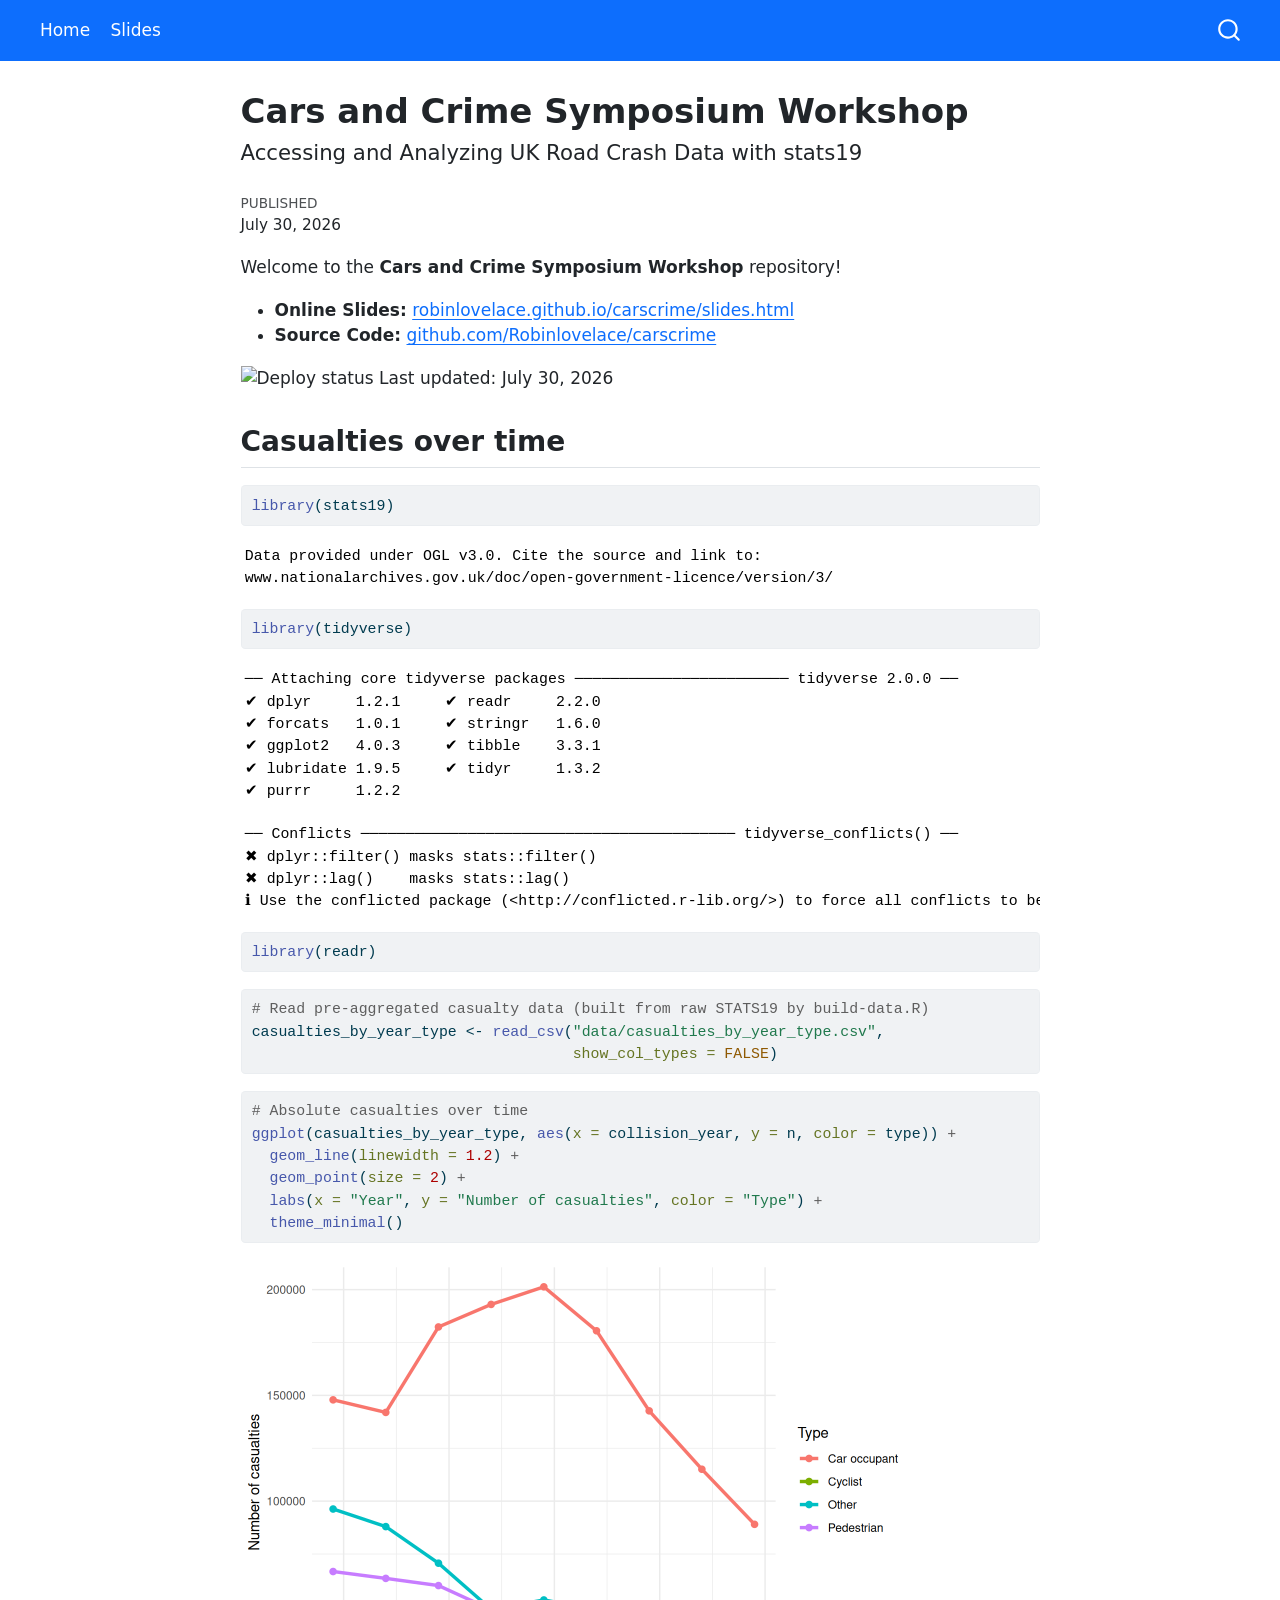
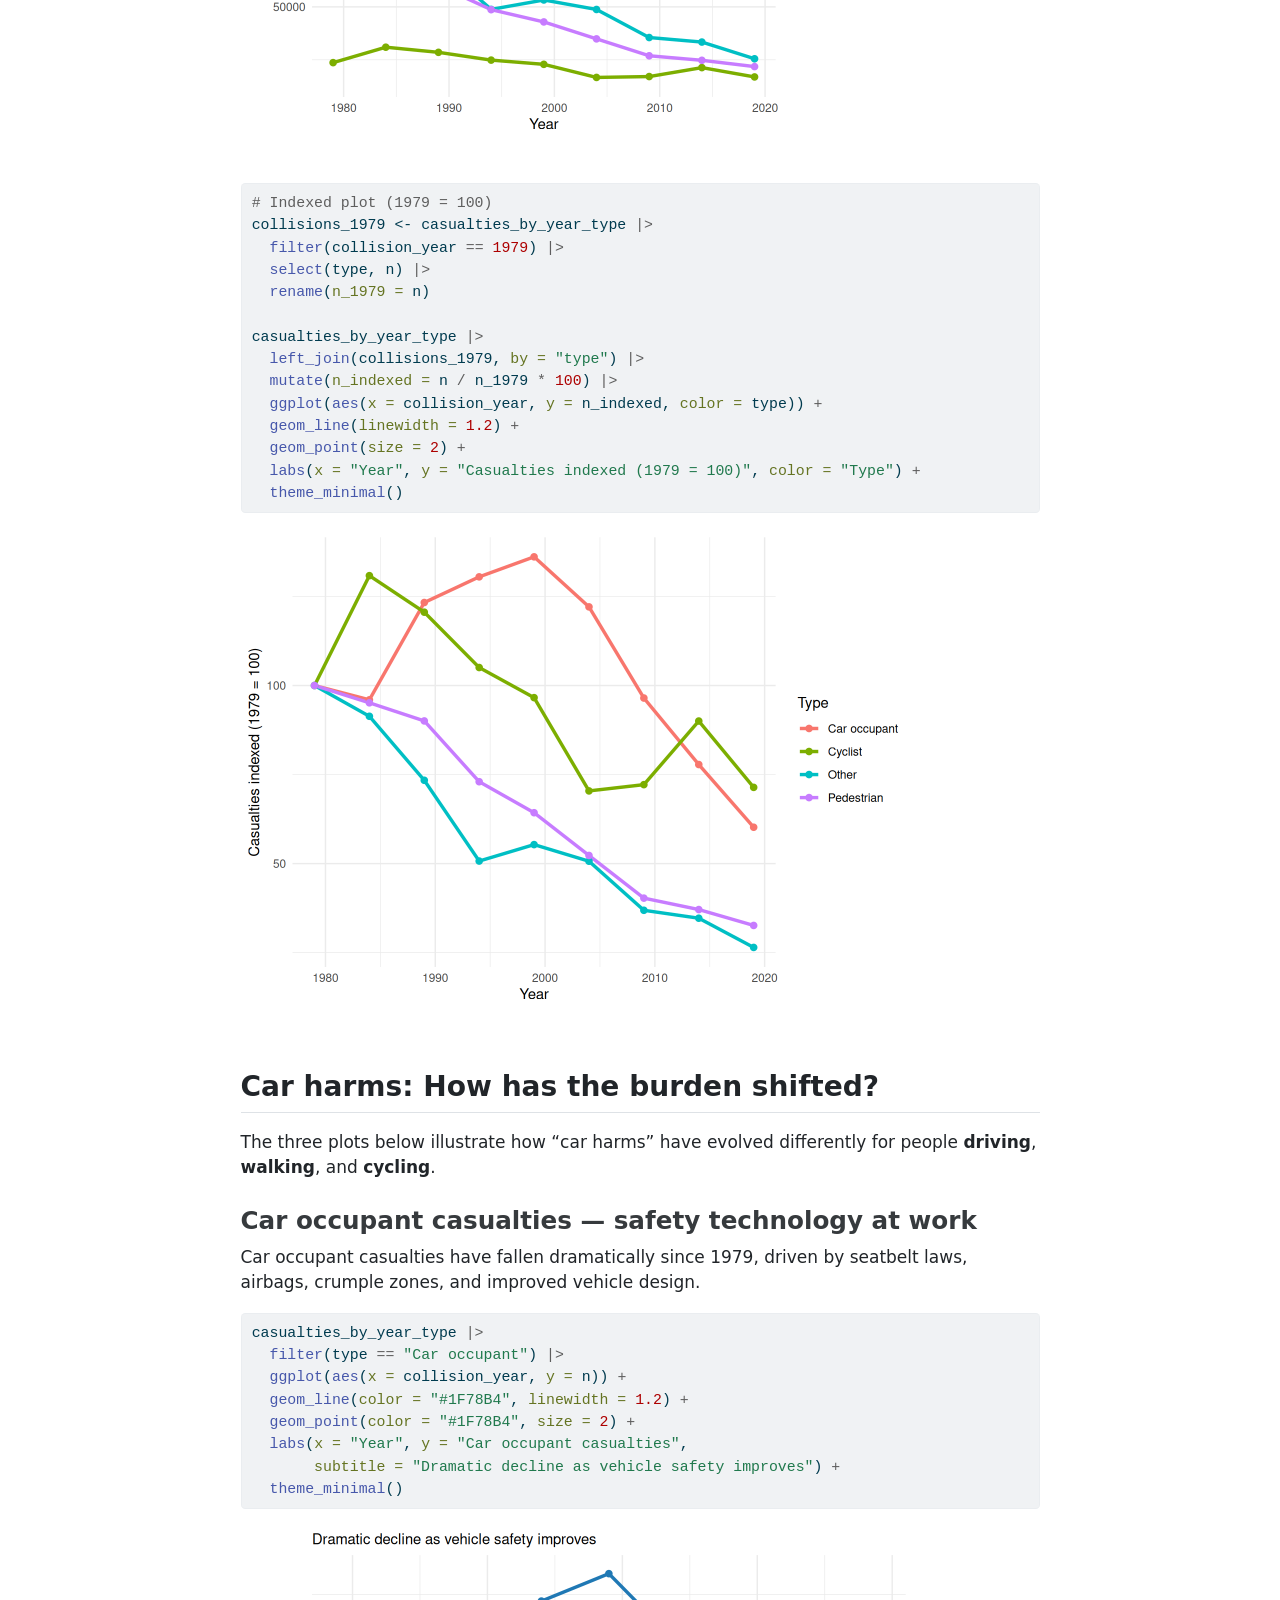
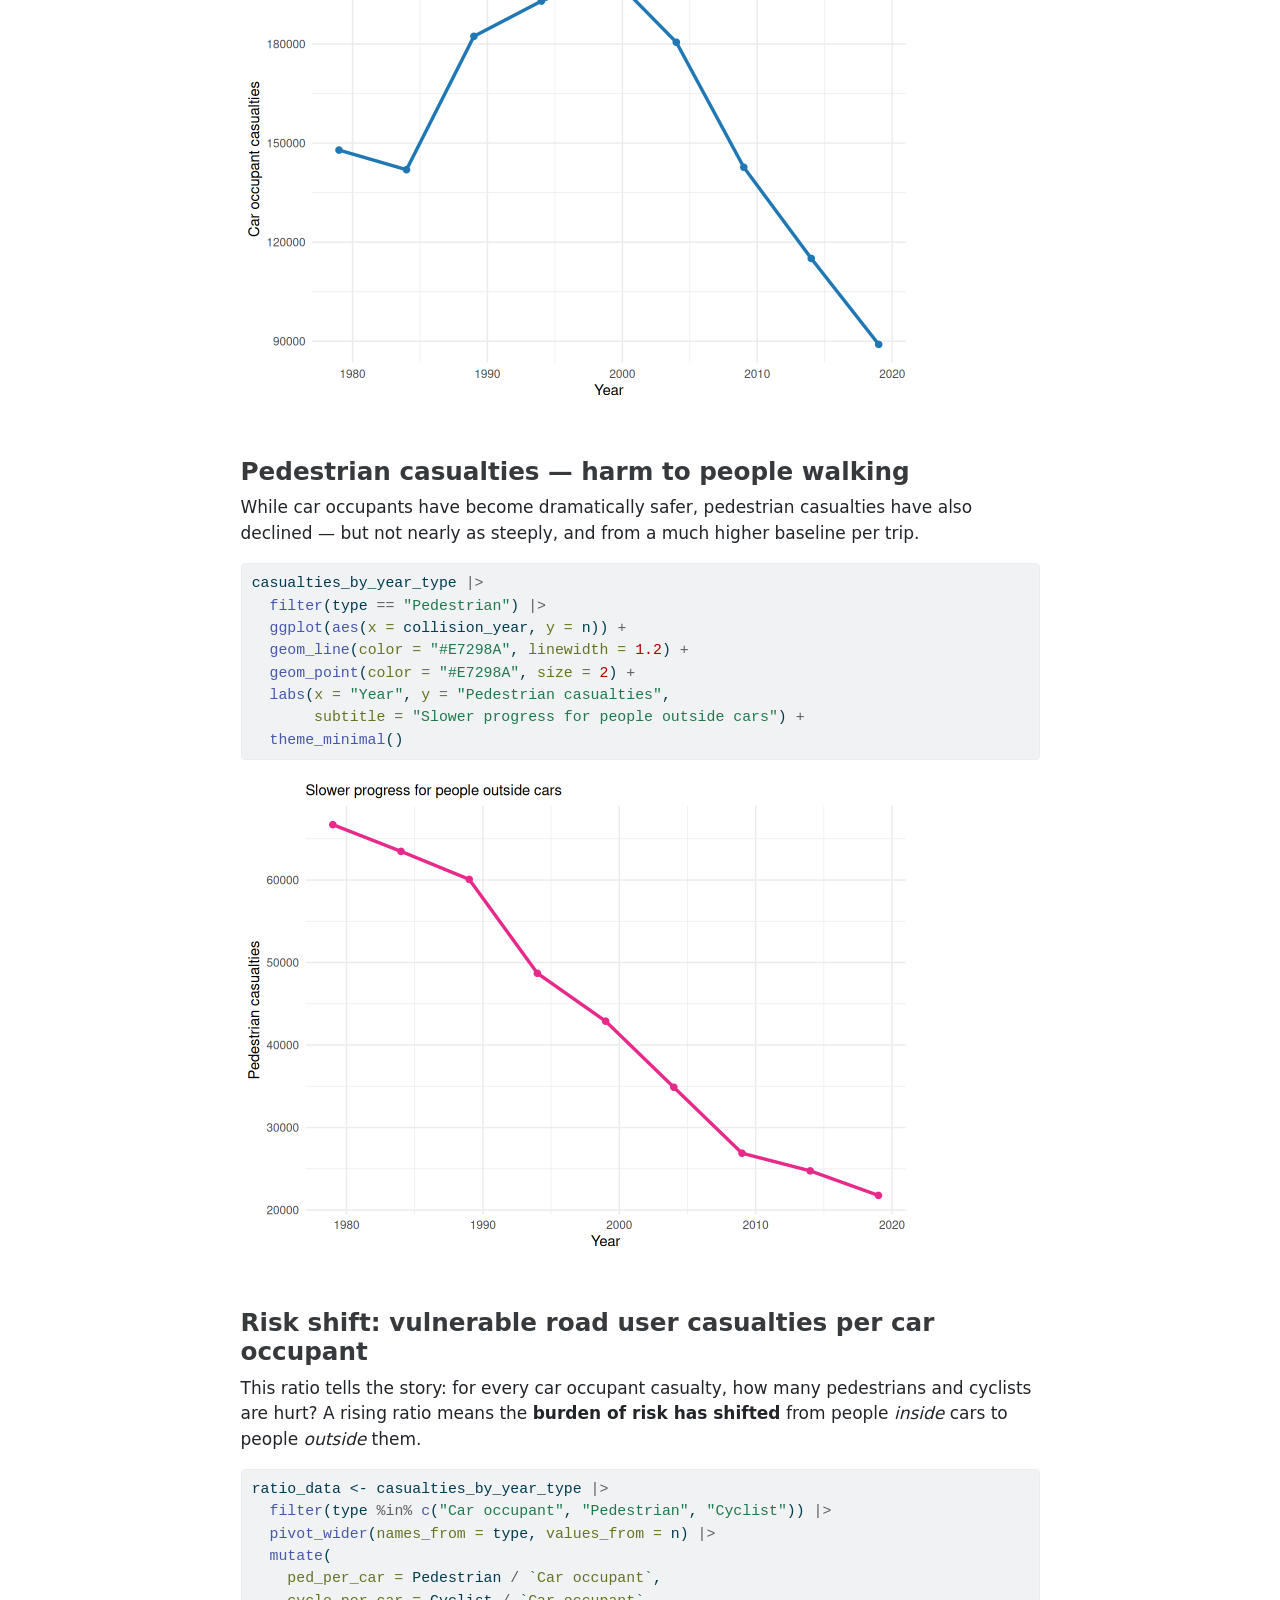
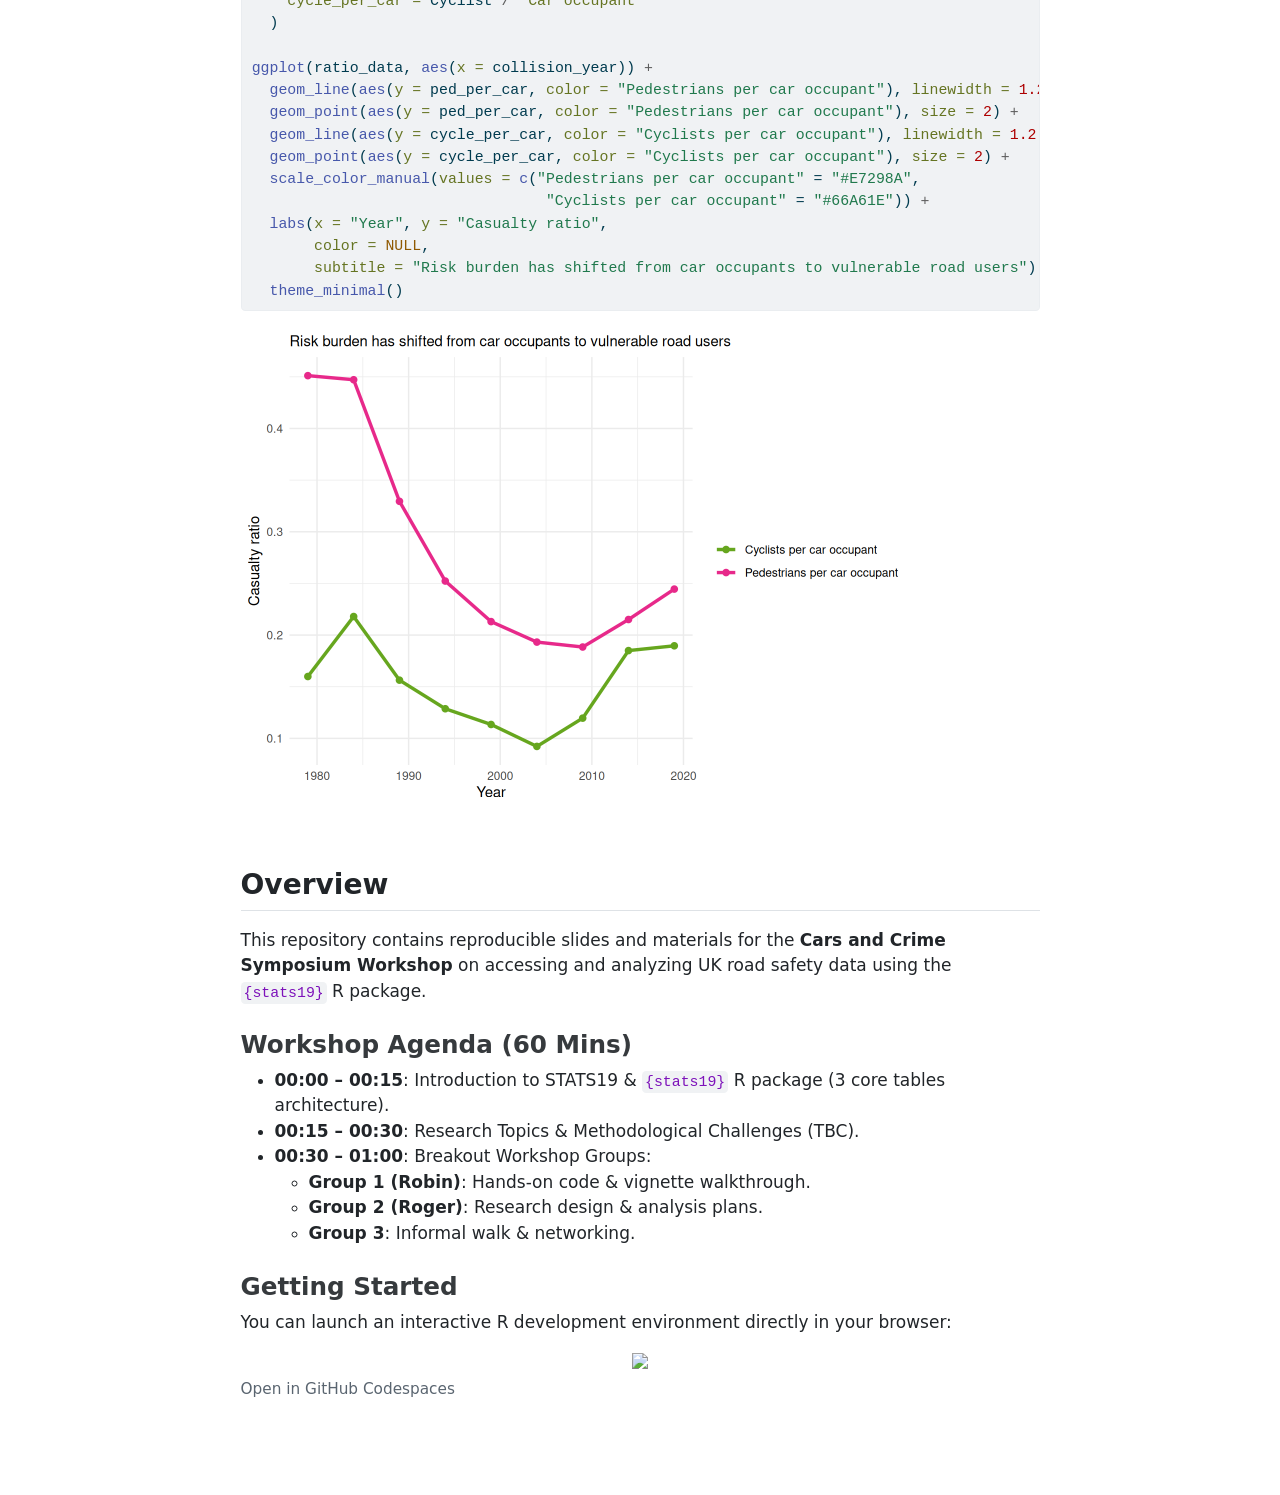
==== commit c2bd8982: "deploy: 3648b514f2d3f941aada28c777fd1bbb72367b7b" ====
--- a/index.html
+++ b/index.html
@@ -26,6 +26,41 @@
   width: 0.8em;
   margin: 0 0.8em 0.2em -1em; /* quarto-specific, see https://github.com/quarto-dev/quarto-cli/issues/4556 */ 
   vertical-align: middle;
+}
+/* CSS for syntax highlighting */
+html { -webkit-text-size-adjust: 100%; }
+pre > code.sourceCode { white-space: pre; position: relative; }
+pre > code.sourceCode > span { display: inline-block; line-height: 1.25; }
+pre > code.sourceCode > span:empty { height: 1.2em; }
+.sourceCode { overflow: visible; }
+code.sourceCode > span { color: inherit; text-decoration: inherit; }
+div.sourceCode { margin: 1em 0; }
+pre.sourceCode { margin: 0; }
+@media screen {
+div.sourceCode { overflow: auto; }
+}
+@media print {
+pre > code.sourceCode { white-space: pre-wrap; }
+pre > code.sourceCode > span { text-indent: -5em; padding-left: 5em; }
+}
+pre.numberSource code
+  { counter-reset: source-line 0; }
+pre.numberSource code > span
+  { position: relative; left: -4em; counter-increment: source-line; }
+pre.numberSource code > span > a:first-child::before
+  { content: counter(source-line);
+    position: relative; left: -1em; text-align: right; vertical-align: baseline;
+    border: none; display: inline-block;
+    -webkit-touch-callout: none; -webkit-user-select: none;
+    -khtml-user-select: none; -moz-user-select: none;
+    -ms-user-select: none; user-select: none;
+    padding: 0 4px; width: 4em;
+  }
+pre.numberSource { margin-left: 3em;  padding-left: 4px; }
+div.sourceCode
+  {   }
+@media screen {
+pre > code.sourceCode > span > a:first-child::before { text-decoration: underline; }
 }
 </style>
 
@@ -145,6 +180,153 @@
 <li><strong>Source Code:</strong> <a href="https://github.com/Robinlovelace/carscrime">github.com/Robinlovelace/carscrime</a></li>
 </ul>
 <p><img src="https://img.shields.io/github/actions/workflow/status/Robinlovelace/carscrime/publish.yml?branch=main&amp;label=deploy" class="img-fluid" alt="Deploy status"> Last updated: July 30, 2026</p>
+<section id="casualties-over-time" class="level2">
+<h2 class="anchored" data-anchor-id="casualties-over-time">Casualties over time</h2>
+<div class="cell">
+<div class="code-copy-outer-scaffold"><div class="sourceCode cell-code" id="cb1"><pre class="sourceCode r code-with-copy"><code class="sourceCode r"><span id="cb1-1"><a href="#cb1-1" aria-hidden="true" tabindex="-1"></a><span class="fu">library</span>(stats19)</span></code></pre></div><button title="Copy to Clipboard" class="code-copy-button"><i class="bi"></i></button></div>
+<div class="cell-output cell-output-stderr">
+<pre><code>Data provided under OGL v3.0. Cite the source and link to:
+www.nationalarchives.gov.uk/doc/open-government-licence/version/3/</code></pre>
+</div>
+<div class="code-copy-outer-scaffold"><div class="sourceCode cell-code" id="cb3"><pre class="sourceCode r code-with-copy"><code class="sourceCode r"><span id="cb3-1"><a href="#cb3-1" aria-hidden="true" tabindex="-1"></a><span class="fu">library</span>(tidyverse)</span></code></pre></div><button title="Copy to Clipboard" class="code-copy-button"><i class="bi"></i></button></div>
+<div class="cell-output cell-output-stderr">
+<pre><code>── Attaching core tidyverse packages ──────────────────────── tidyverse 2.0.0 ──
+✔ dplyr     1.2.1     ✔ readr     2.2.0
+✔ forcats   1.0.1     ✔ stringr   1.6.0
+✔ ggplot2   4.0.3     ✔ tibble    3.3.1
+✔ lubridate 1.9.5     ✔ tidyr     1.3.2
+✔ purrr     1.2.2     </code></pre>
+</div>
+<div class="cell-output cell-output-stderr">
+<pre><code>── Conflicts ────────────────────────────────────────── tidyverse_conflicts() ──
+✖ dplyr::filter() masks stats::filter()
+✖ dplyr::lag()    masks stats::lag()
+ℹ Use the conflicted package (&lt;http://conflicted.r-lib.org/&gt;) to force all conflicts to become errors</code></pre>
+</div>
+<div class="code-copy-outer-scaffold"><div class="sourceCode cell-code" id="cb6"><pre class="sourceCode r code-with-copy"><code class="sourceCode r"><span id="cb6-1"><a href="#cb6-1" aria-hidden="true" tabindex="-1"></a><span class="fu">library</span>(readr)</span></code></pre></div><button title="Copy to Clipboard" class="code-copy-button"><i class="bi"></i></button></div>
+</div>
+<div class="cell">
+<div class="code-copy-outer-scaffold"><div class="sourceCode cell-code" id="cb7"><pre class="sourceCode r code-with-copy"><code class="sourceCode r"><span id="cb7-1"><a href="#cb7-1" aria-hidden="true" tabindex="-1"></a><span class="co"># Read pre-aggregated casualty data (built from raw STATS19 by build-data.R)</span></span>
+<span id="cb7-2"><a href="#cb7-2" aria-hidden="true" tabindex="-1"></a>casualties_by_year_type <span class="ot">&lt;-</span> <span class="fu">read_csv</span>(<span class="st">"data/casualties_by_year_type.csv"</span>,</span>
+<span id="cb7-3"><a href="#cb7-3" aria-hidden="true" tabindex="-1"></a>                                    <span class="at">show_col_types =</span> <span class="cn">FALSE</span>)</span></code></pre></div><button title="Copy to Clipboard" class="code-copy-button"><i class="bi"></i></button></div>
+</div>
+<div class="cell">
+<div class="code-copy-outer-scaffold"><div class="sourceCode cell-code" id="cb8"><pre class="sourceCode r code-with-copy"><code class="sourceCode r"><span id="cb8-1"><a href="#cb8-1" aria-hidden="true" tabindex="-1"></a><span class="co"># Absolute casualties over time</span></span>
+<span id="cb8-2"><a href="#cb8-2" aria-hidden="true" tabindex="-1"></a><span class="fu">ggplot</span>(casualties_by_year_type, <span class="fu">aes</span>(<span class="at">x =</span> collision_year, <span class="at">y =</span> n, <span class="at">color =</span> type)) <span class="sc">+</span></span>
+<span id="cb8-3"><a href="#cb8-3" aria-hidden="true" tabindex="-1"></a>  <span class="fu">geom_line</span>(<span class="at">linewidth =</span> <span class="fl">1.2</span>) <span class="sc">+</span></span>
+<span id="cb8-4"><a href="#cb8-4" aria-hidden="true" tabindex="-1"></a>  <span class="fu">geom_point</span>(<span class="at">size =</span> <span class="dv">2</span>) <span class="sc">+</span></span>
+<span id="cb8-5"><a href="#cb8-5" aria-hidden="true" tabindex="-1"></a>  <span class="fu">labs</span>(<span class="at">x =</span> <span class="st">"Year"</span>, <span class="at">y =</span> <span class="st">"Number of casualties"</span>, <span class="at">color =</span> <span class="st">"Type"</span>) <span class="sc">+</span></span>
+<span id="cb8-6"><a href="#cb8-6" aria-hidden="true" tabindex="-1"></a>  <span class="fu">theme_minimal</span>()</span></code></pre></div><button title="Copy to Clipboard" class="code-copy-button"><i class="bi"></i></button></div>
+<div class="cell-output-display">
+<div>
+<figure class="figure">
+<p><img src="index_files/figure-html/unnamed-chunk-3-1.png" class="img-fluid figure-img" width="672"></p>
+</figure>
+</div>
+</div>
+</div>
+<div class="cell">
+<div class="code-copy-outer-scaffold"><div class="sourceCode cell-code" id="cb9"><pre class="sourceCode r code-with-copy"><code class="sourceCode r"><span id="cb9-1"><a href="#cb9-1" aria-hidden="true" tabindex="-1"></a><span class="co"># Indexed plot (1979 = 100)</span></span>
+<span id="cb9-2"><a href="#cb9-2" aria-hidden="true" tabindex="-1"></a>collisions_1979 <span class="ot">&lt;-</span> casualties_by_year_type <span class="sc">|&gt;</span></span>
+<span id="cb9-3"><a href="#cb9-3" aria-hidden="true" tabindex="-1"></a>  <span class="fu">filter</span>(collision_year <span class="sc">==</span> <span class="dv">1979</span>) <span class="sc">|&gt;</span></span>
+<span id="cb9-4"><a href="#cb9-4" aria-hidden="true" tabindex="-1"></a>  <span class="fu">select</span>(type, n) <span class="sc">|&gt;</span></span>
+<span id="cb9-5"><a href="#cb9-5" aria-hidden="true" tabindex="-1"></a>  <span class="fu">rename</span>(<span class="at">n_1979 =</span> n)</span>
+<span id="cb9-6"><a href="#cb9-6" aria-hidden="true" tabindex="-1"></a></span>
+<span id="cb9-7"><a href="#cb9-7" aria-hidden="true" tabindex="-1"></a>casualties_by_year_type <span class="sc">|&gt;</span></span>
+<span id="cb9-8"><a href="#cb9-8" aria-hidden="true" tabindex="-1"></a>  <span class="fu">left_join</span>(collisions_1979, <span class="at">by =</span> <span class="st">"type"</span>) <span class="sc">|&gt;</span></span>
+<span id="cb9-9"><a href="#cb9-9" aria-hidden="true" tabindex="-1"></a>  <span class="fu">mutate</span>(<span class="at">n_indexed =</span> n <span class="sc">/</span> n_1979 <span class="sc">*</span> <span class="dv">100</span>) <span class="sc">|&gt;</span></span>
+<span id="cb9-10"><a href="#cb9-10" aria-hidden="true" tabindex="-1"></a>  <span class="fu">ggplot</span>(<span class="fu">aes</span>(<span class="at">x =</span> collision_year, <span class="at">y =</span> n_indexed, <span class="at">color =</span> type)) <span class="sc">+</span></span>
+<span id="cb9-11"><a href="#cb9-11" aria-hidden="true" tabindex="-1"></a>  <span class="fu">geom_line</span>(<span class="at">linewidth =</span> <span class="fl">1.2</span>) <span class="sc">+</span></span>
+<span id="cb9-12"><a href="#cb9-12" aria-hidden="true" tabindex="-1"></a>  <span class="fu">geom_point</span>(<span class="at">size =</span> <span class="dv">2</span>) <span class="sc">+</span></span>
+<span id="cb9-13"><a href="#cb9-13" aria-hidden="true" tabindex="-1"></a>  <span class="fu">labs</span>(<span class="at">x =</span> <span class="st">"Year"</span>, <span class="at">y =</span> <span class="st">"Casualties indexed (1979 = 100)"</span>, <span class="at">color =</span> <span class="st">"Type"</span>) <span class="sc">+</span></span>
+<span id="cb9-14"><a href="#cb9-14" aria-hidden="true" tabindex="-1"></a>  <span class="fu">theme_minimal</span>()</span></code></pre></div><button title="Copy to Clipboard" class="code-copy-button"><i class="bi"></i></button></div>
+<div class="cell-output-display">
+<div>
+<figure class="figure">
+<p><img src="index_files/figure-html/unnamed-chunk-4-1.png" class="img-fluid figure-img" width="672"></p>
+</figure>
+</div>
+</div>
+</div>
+</section>
+<section id="car-harms-how-has-the-burden-shifted" class="level2">
+<h2 class="anchored" data-anchor-id="car-harms-how-has-the-burden-shifted">Car harms: How has the burden shifted?</h2>
+<p>The three plots below illustrate how “car harms” have evolved differently for people <strong>driving</strong>, <strong>walking</strong>, and <strong>cycling</strong>.</p>
+<section id="car-occupant-casualties-safety-technology-at-work" class="level3">
+<h3 class="anchored" data-anchor-id="car-occupant-casualties-safety-technology-at-work">Car occupant casualties — safety technology at work</h3>
+<p>Car occupant casualties have fallen dramatically since 1979, driven by seatbelt laws, airbags, crumple zones, and improved vehicle design.</p>
+<div class="cell">
+<div class="code-copy-outer-scaffold"><div class="sourceCode cell-code" id="cb10"><pre class="sourceCode r code-with-copy"><code class="sourceCode r"><span id="cb10-1"><a href="#cb10-1" aria-hidden="true" tabindex="-1"></a>casualties_by_year_type <span class="sc">|&gt;</span></span>
+<span id="cb10-2"><a href="#cb10-2" aria-hidden="true" tabindex="-1"></a>  <span class="fu">filter</span>(type <span class="sc">==</span> <span class="st">"Car occupant"</span>) <span class="sc">|&gt;</span></span>
+<span id="cb10-3"><a href="#cb10-3" aria-hidden="true" tabindex="-1"></a>  <span class="fu">ggplot</span>(<span class="fu">aes</span>(<span class="at">x =</span> collision_year, <span class="at">y =</span> n)) <span class="sc">+</span></span>
+<span id="cb10-4"><a href="#cb10-4" aria-hidden="true" tabindex="-1"></a>  <span class="fu">geom_line</span>(<span class="at">color =</span> <span class="st">"#1F78B4"</span>, <span class="at">linewidth =</span> <span class="fl">1.2</span>) <span class="sc">+</span></span>
+<span id="cb10-5"><a href="#cb10-5" aria-hidden="true" tabindex="-1"></a>  <span class="fu">geom_point</span>(<span class="at">color =</span> <span class="st">"#1F78B4"</span>, <span class="at">size =</span> <span class="dv">2</span>) <span class="sc">+</span></span>
+<span id="cb10-6"><a href="#cb10-6" aria-hidden="true" tabindex="-1"></a>  <span class="fu">labs</span>(<span class="at">x =</span> <span class="st">"Year"</span>, <span class="at">y =</span> <span class="st">"Car occupant casualties"</span>,</span>
+<span id="cb10-7"><a href="#cb10-7" aria-hidden="true" tabindex="-1"></a>       <span class="at">subtitle =</span> <span class="st">"Dramatic decline as vehicle safety improves"</span>) <span class="sc">+</span></span>
+<span id="cb10-8"><a href="#cb10-8" aria-hidden="true" tabindex="-1"></a>  <span class="fu">theme_minimal</span>()</span></code></pre></div><button title="Copy to Clipboard" class="code-copy-button"><i class="bi"></i></button></div>
+<div class="cell-output-display">
+<div>
+<figure class="figure">
+<p><img src="index_files/figure-html/unnamed-chunk-5-1.png" class="img-fluid figure-img" width="672"></p>
+</figure>
+</div>
+</div>
+</div>
+</section>
+<section id="pedestrian-casualties-harm-to-people-walking" class="level3">
+<h3 class="anchored" data-anchor-id="pedestrian-casualties-harm-to-people-walking">Pedestrian casualties — harm to people walking</h3>
+<p>While car occupants have become dramatically safer, pedestrian casualties have also declined — but not nearly as steeply, and from a much higher baseline per trip.</p>
+<div class="cell">
+<div class="code-copy-outer-scaffold"><div class="sourceCode cell-code" id="cb11"><pre class="sourceCode r code-with-copy"><code class="sourceCode r"><span id="cb11-1"><a href="#cb11-1" aria-hidden="true" tabindex="-1"></a>casualties_by_year_type <span class="sc">|&gt;</span></span>
+<span id="cb11-2"><a href="#cb11-2" aria-hidden="true" tabindex="-1"></a>  <span class="fu">filter</span>(type <span class="sc">==</span> <span class="st">"Pedestrian"</span>) <span class="sc">|&gt;</span></span>
+<span id="cb11-3"><a href="#cb11-3" aria-hidden="true" tabindex="-1"></a>  <span class="fu">ggplot</span>(<span class="fu">aes</span>(<span class="at">x =</span> collision_year, <span class="at">y =</span> n)) <span class="sc">+</span></span>
+<span id="cb11-4"><a href="#cb11-4" aria-hidden="true" tabindex="-1"></a>  <span class="fu">geom_line</span>(<span class="at">color =</span> <span class="st">"#E7298A"</span>, <span class="at">linewidth =</span> <span class="fl">1.2</span>) <span class="sc">+</span></span>
+<span id="cb11-5"><a href="#cb11-5" aria-hidden="true" tabindex="-1"></a>  <span class="fu">geom_point</span>(<span class="at">color =</span> <span class="st">"#E7298A"</span>, <span class="at">size =</span> <span class="dv">2</span>) <span class="sc">+</span></span>
+<span id="cb11-6"><a href="#cb11-6" aria-hidden="true" tabindex="-1"></a>  <span class="fu">labs</span>(<span class="at">x =</span> <span class="st">"Year"</span>, <span class="at">y =</span> <span class="st">"Pedestrian casualties"</span>,</span>
+<span id="cb11-7"><a href="#cb11-7" aria-hidden="true" tabindex="-1"></a>       <span class="at">subtitle =</span> <span class="st">"Slower progress for people outside cars"</span>) <span class="sc">+</span></span>
+<span id="cb11-8"><a href="#cb11-8" aria-hidden="true" tabindex="-1"></a>  <span class="fu">theme_minimal</span>()</span></code></pre></div><button title="Copy to Clipboard" class="code-copy-button"><i class="bi"></i></button></div>
+<div class="cell-output-display">
+<div>
+<figure class="figure">
+<p><img src="index_files/figure-html/unnamed-chunk-6-1.png" class="img-fluid figure-img" width="672"></p>
+</figure>
+</div>
+</div>
+</div>
+</section>
+<section id="risk-shift-vulnerable-road-user-casualties-per-car-occupant" class="level3">
+<h3 class="anchored" data-anchor-id="risk-shift-vulnerable-road-user-casualties-per-car-occupant">Risk shift: vulnerable road user casualties per car occupant</h3>
+<p>This ratio tells the story: for every car occupant casualty, how many pedestrians and cyclists are hurt? A rising ratio means the <strong>burden of risk has shifted</strong> from people <em>inside</em> cars to people <em>outside</em> them.</p>
+<div class="cell">
+<div class="code-copy-outer-scaffold"><div class="sourceCode cell-code" id="cb12"><pre class="sourceCode r code-with-copy"><code class="sourceCode r"><span id="cb12-1"><a href="#cb12-1" aria-hidden="true" tabindex="-1"></a>ratio_data <span class="ot">&lt;-</span> casualties_by_year_type <span class="sc">|&gt;</span></span>
+<span id="cb12-2"><a href="#cb12-2" aria-hidden="true" tabindex="-1"></a>  <span class="fu">filter</span>(type <span class="sc">%in%</span> <span class="fu">c</span>(<span class="st">"Car occupant"</span>, <span class="st">"Pedestrian"</span>, <span class="st">"Cyclist"</span>)) <span class="sc">|&gt;</span></span>
+<span id="cb12-3"><a href="#cb12-3" aria-hidden="true" tabindex="-1"></a>  <span class="fu">pivot_wider</span>(<span class="at">names_from =</span> type, <span class="at">values_from =</span> n) <span class="sc">|&gt;</span></span>
+<span id="cb12-4"><a href="#cb12-4" aria-hidden="true" tabindex="-1"></a>  <span class="fu">mutate</span>(</span>
+<span id="cb12-5"><a href="#cb12-5" aria-hidden="true" tabindex="-1"></a>    <span class="at">ped_per_car =</span> Pedestrian <span class="sc">/</span> <span class="st">`</span><span class="at">Car occupant</span><span class="st">`</span>,</span>
+<span id="cb12-6"><a href="#cb12-6" aria-hidden="true" tabindex="-1"></a>    <span class="at">cycle_per_car =</span> Cyclist <span class="sc">/</span> <span class="st">`</span><span class="at">Car occupant</span><span class="st">`</span></span>
+<span id="cb12-7"><a href="#cb12-7" aria-hidden="true" tabindex="-1"></a>  )</span>
+<span id="cb12-8"><a href="#cb12-8" aria-hidden="true" tabindex="-1"></a></span>
+<span id="cb12-9"><a href="#cb12-9" aria-hidden="true" tabindex="-1"></a><span class="fu">ggplot</span>(ratio_data, <span class="fu">aes</span>(<span class="at">x =</span> collision_year)) <span class="sc">+</span></span>
+<span id="cb12-10"><a href="#cb12-10" aria-hidden="true" tabindex="-1"></a>  <span class="fu">geom_line</span>(<span class="fu">aes</span>(<span class="at">y =</span> ped_per_car, <span class="at">color =</span> <span class="st">"Pedestrians per car occupant"</span>), <span class="at">linewidth =</span> <span class="fl">1.2</span>) <span class="sc">+</span></span>
+<span id="cb12-11"><a href="#cb12-11" aria-hidden="true" tabindex="-1"></a>  <span class="fu">geom_point</span>(<span class="fu">aes</span>(<span class="at">y =</span> ped_per_car, <span class="at">color =</span> <span class="st">"Pedestrians per car occupant"</span>), <span class="at">size =</span> <span class="dv">2</span>) <span class="sc">+</span></span>
+<span id="cb12-12"><a href="#cb12-12" aria-hidden="true" tabindex="-1"></a>  <span class="fu">geom_line</span>(<span class="fu">aes</span>(<span class="at">y =</span> cycle_per_car, <span class="at">color =</span> <span class="st">"Cyclists per car occupant"</span>), <span class="at">linewidth =</span> <span class="fl">1.2</span>) <span class="sc">+</span></span>
+<span id="cb12-13"><a href="#cb12-13" aria-hidden="true" tabindex="-1"></a>  <span class="fu">geom_point</span>(<span class="fu">aes</span>(<span class="at">y =</span> cycle_per_car, <span class="at">color =</span> <span class="st">"Cyclists per car occupant"</span>), <span class="at">size =</span> <span class="dv">2</span>) <span class="sc">+</span></span>
+<span id="cb12-14"><a href="#cb12-14" aria-hidden="true" tabindex="-1"></a>  <span class="fu">scale_color_manual</span>(<span class="at">values =</span> <span class="fu">c</span>(<span class="st">"Pedestrians per car occupant"</span> <span class="ot">=</span> <span class="st">"#E7298A"</span>,</span>
+<span id="cb12-15"><a href="#cb12-15" aria-hidden="true" tabindex="-1"></a>                                 <span class="st">"Cyclists per car occupant"</span> <span class="ot">=</span> <span class="st">"#66A61E"</span>)) <span class="sc">+</span></span>
+<span id="cb12-16"><a href="#cb12-16" aria-hidden="true" tabindex="-1"></a>  <span class="fu">labs</span>(<span class="at">x =</span> <span class="st">"Year"</span>, <span class="at">y =</span> <span class="st">"Casualty ratio"</span>,</span>
+<span id="cb12-17"><a href="#cb12-17" aria-hidden="true" tabindex="-1"></a>       <span class="at">color =</span> <span class="cn">NULL</span>,</span>
+<span id="cb12-18"><a href="#cb12-18" aria-hidden="true" tabindex="-1"></a>       <span class="at">subtitle =</span> <span class="st">"Risk burden has shifted from car occupants to vulnerable road users"</span>) <span class="sc">+</span></span>
+<span id="cb12-19"><a href="#cb12-19" aria-hidden="true" tabindex="-1"></a>  <span class="fu">theme_minimal</span>()</span></code></pre></div><button title="Copy to Clipboard" class="code-copy-button"><i class="bi"></i></button></div>
+<div class="cell-output-display">
+<div>
+<figure class="figure">
+<p><img src="index_files/figure-html/unnamed-chunk-7-1.png" class="img-fluid figure-img" width="672"></p>
+</figure>
+</div>
+</div>
+</div>
+</section>
+</section>
 <section id="overview" class="level2">
 <h2 class="anchored" data-anchor-id="overview">Overview</h2>
 <p>This repository contains reproducible slides and materials for the <strong>Cars and Crime Symposium Workshop</strong> on accessing and analyzing UK road safety data using the <code>{stats19}</code> R package.</p>
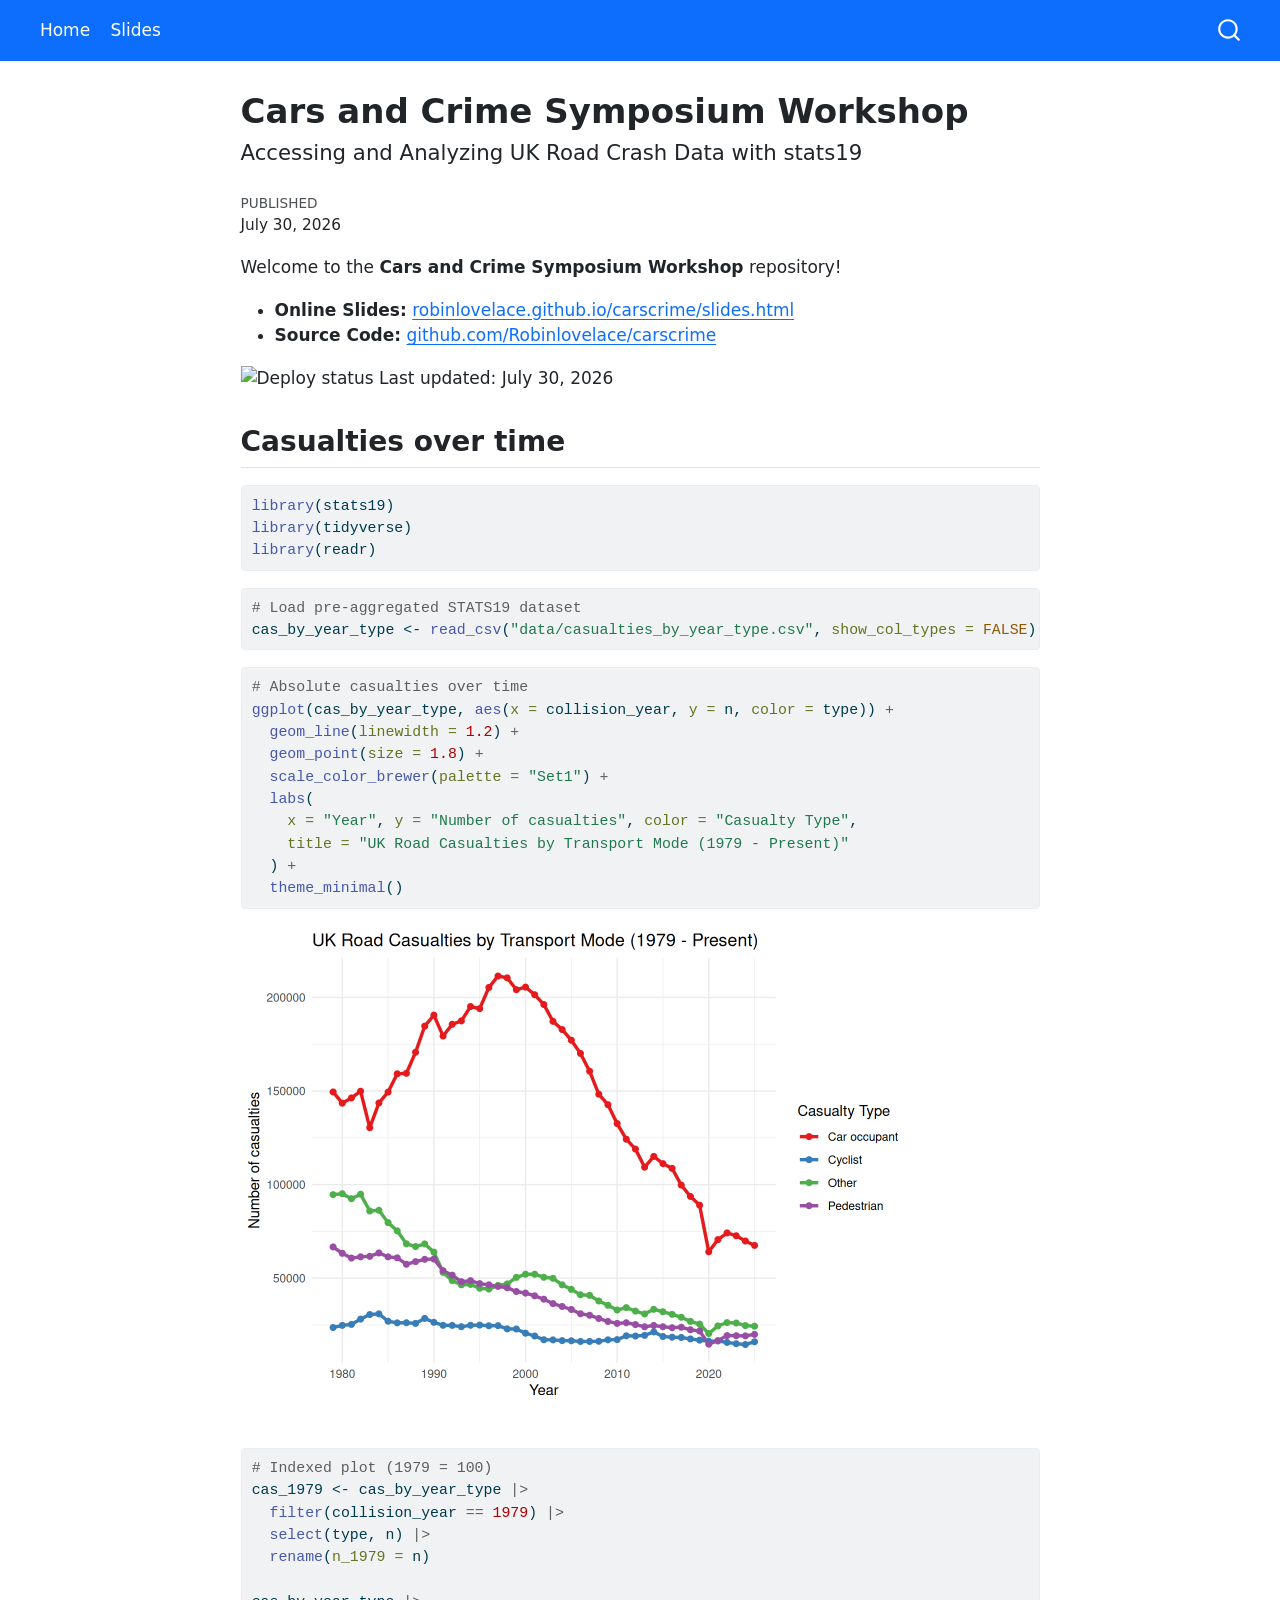
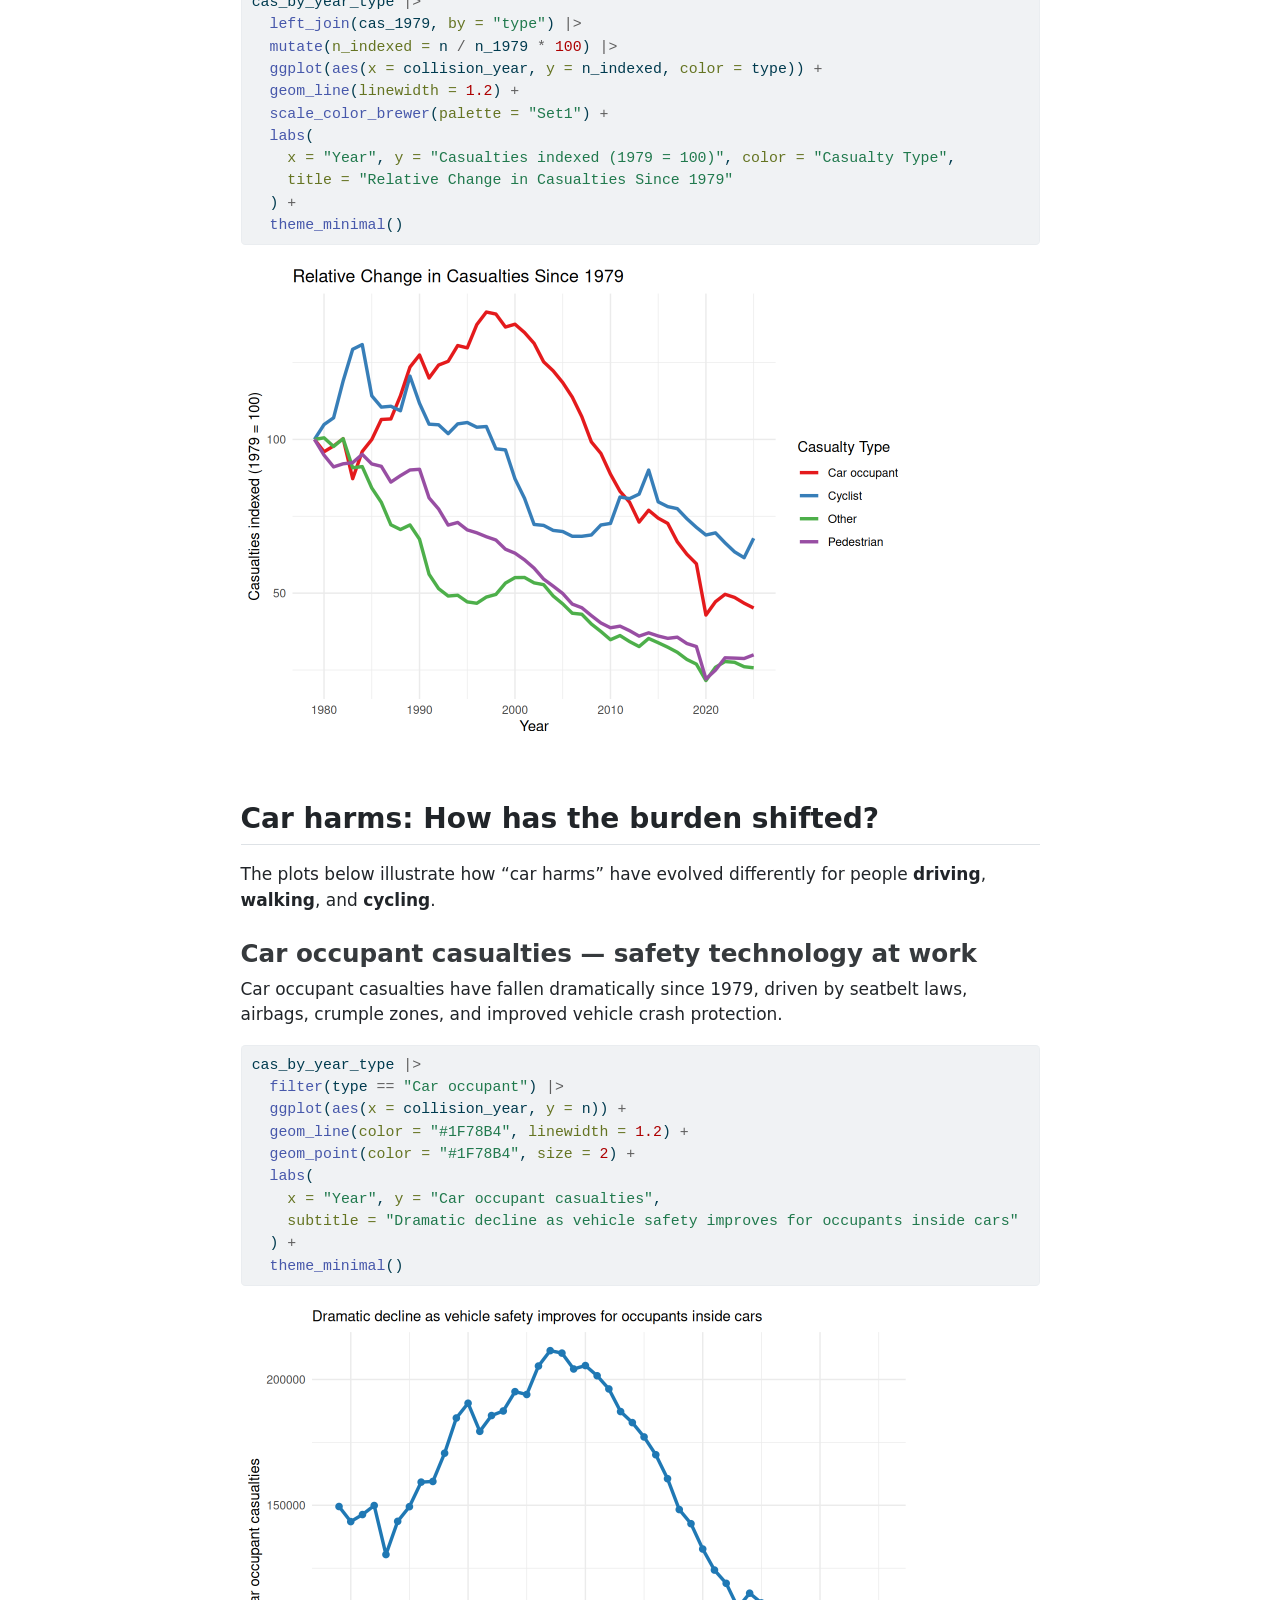
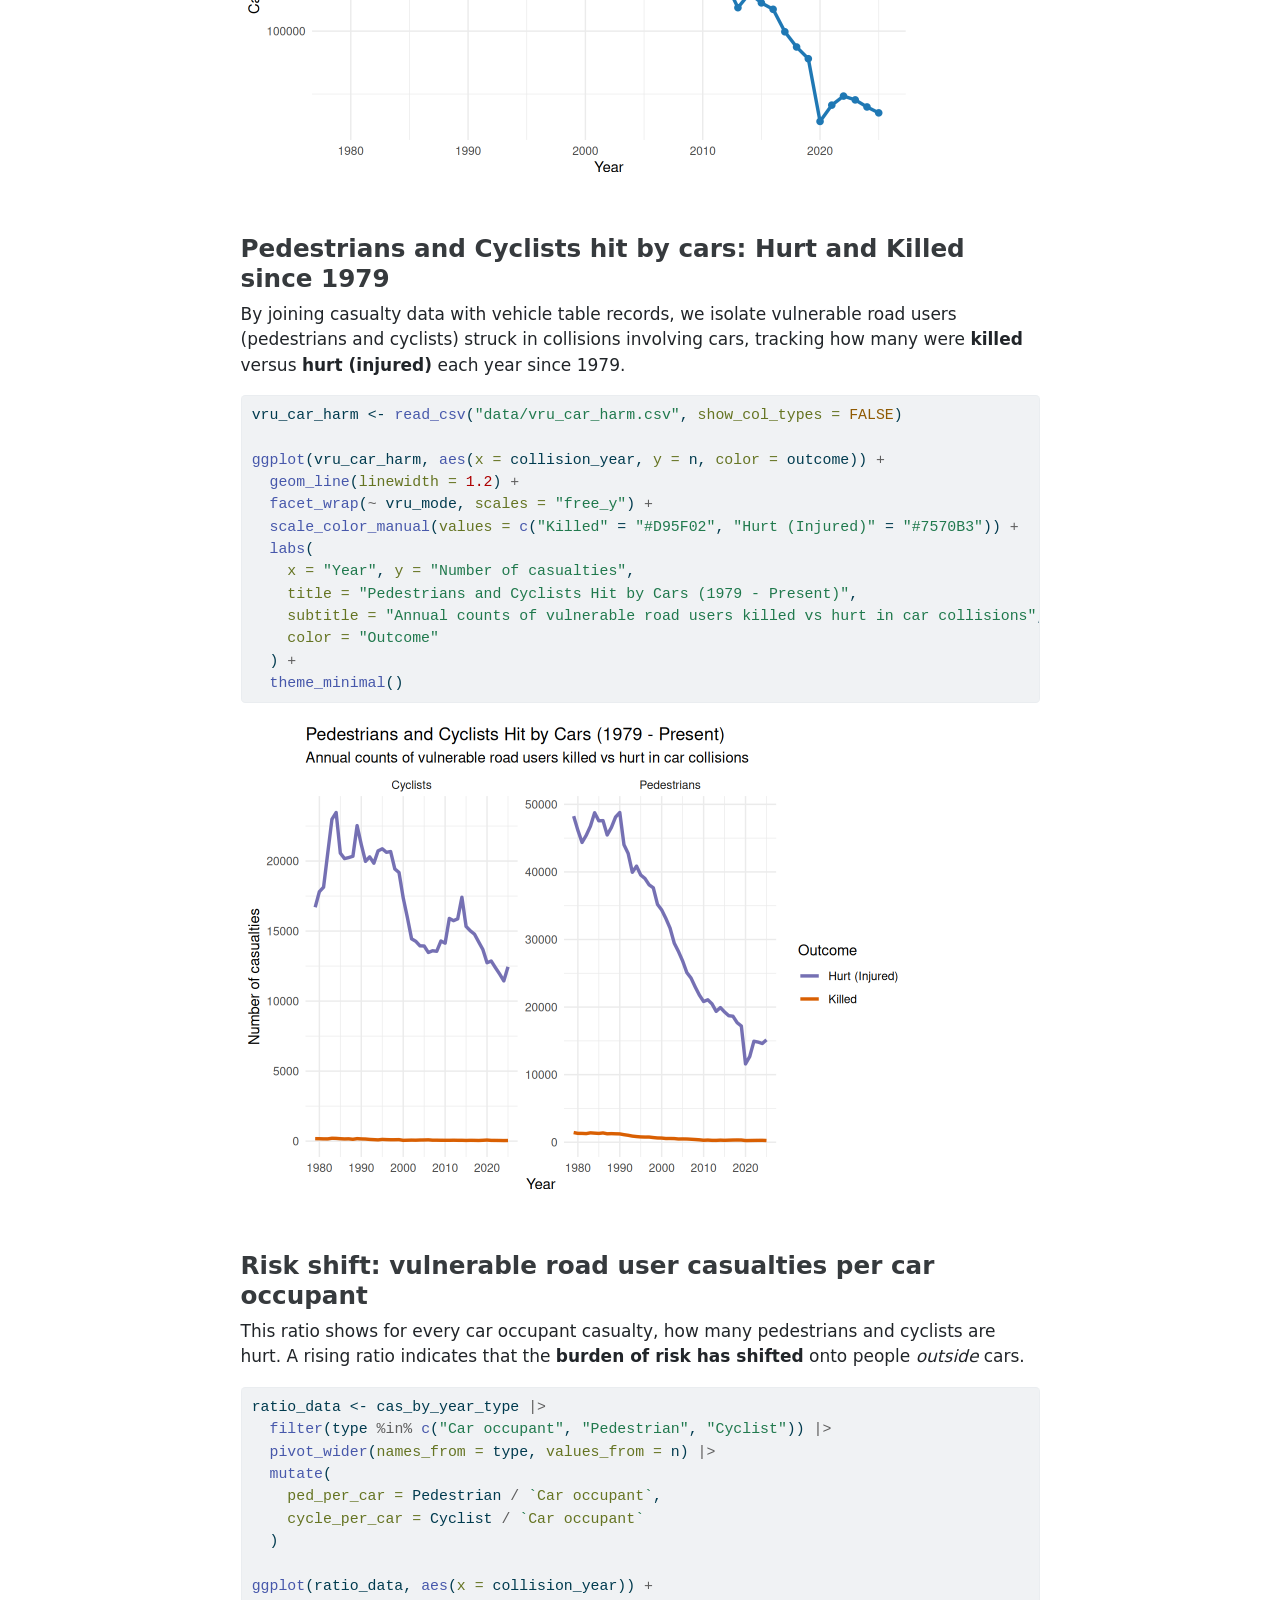
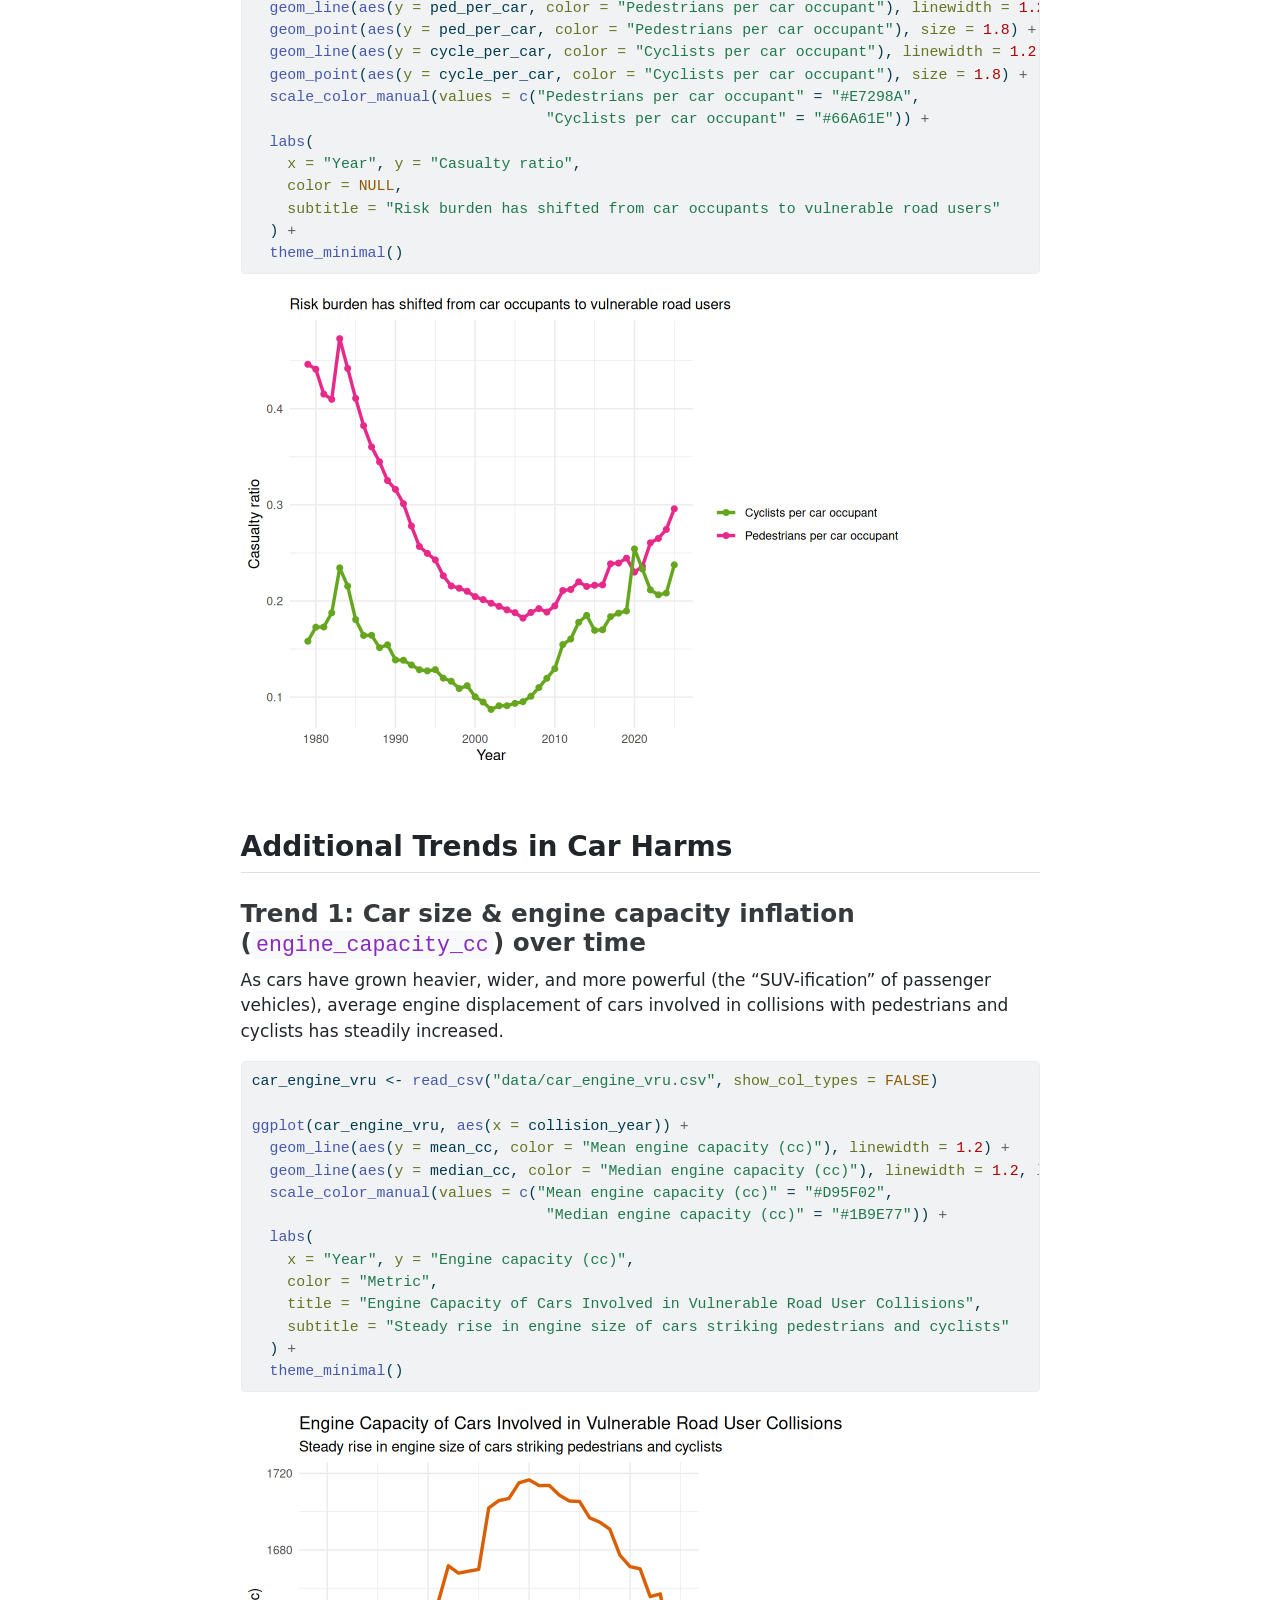
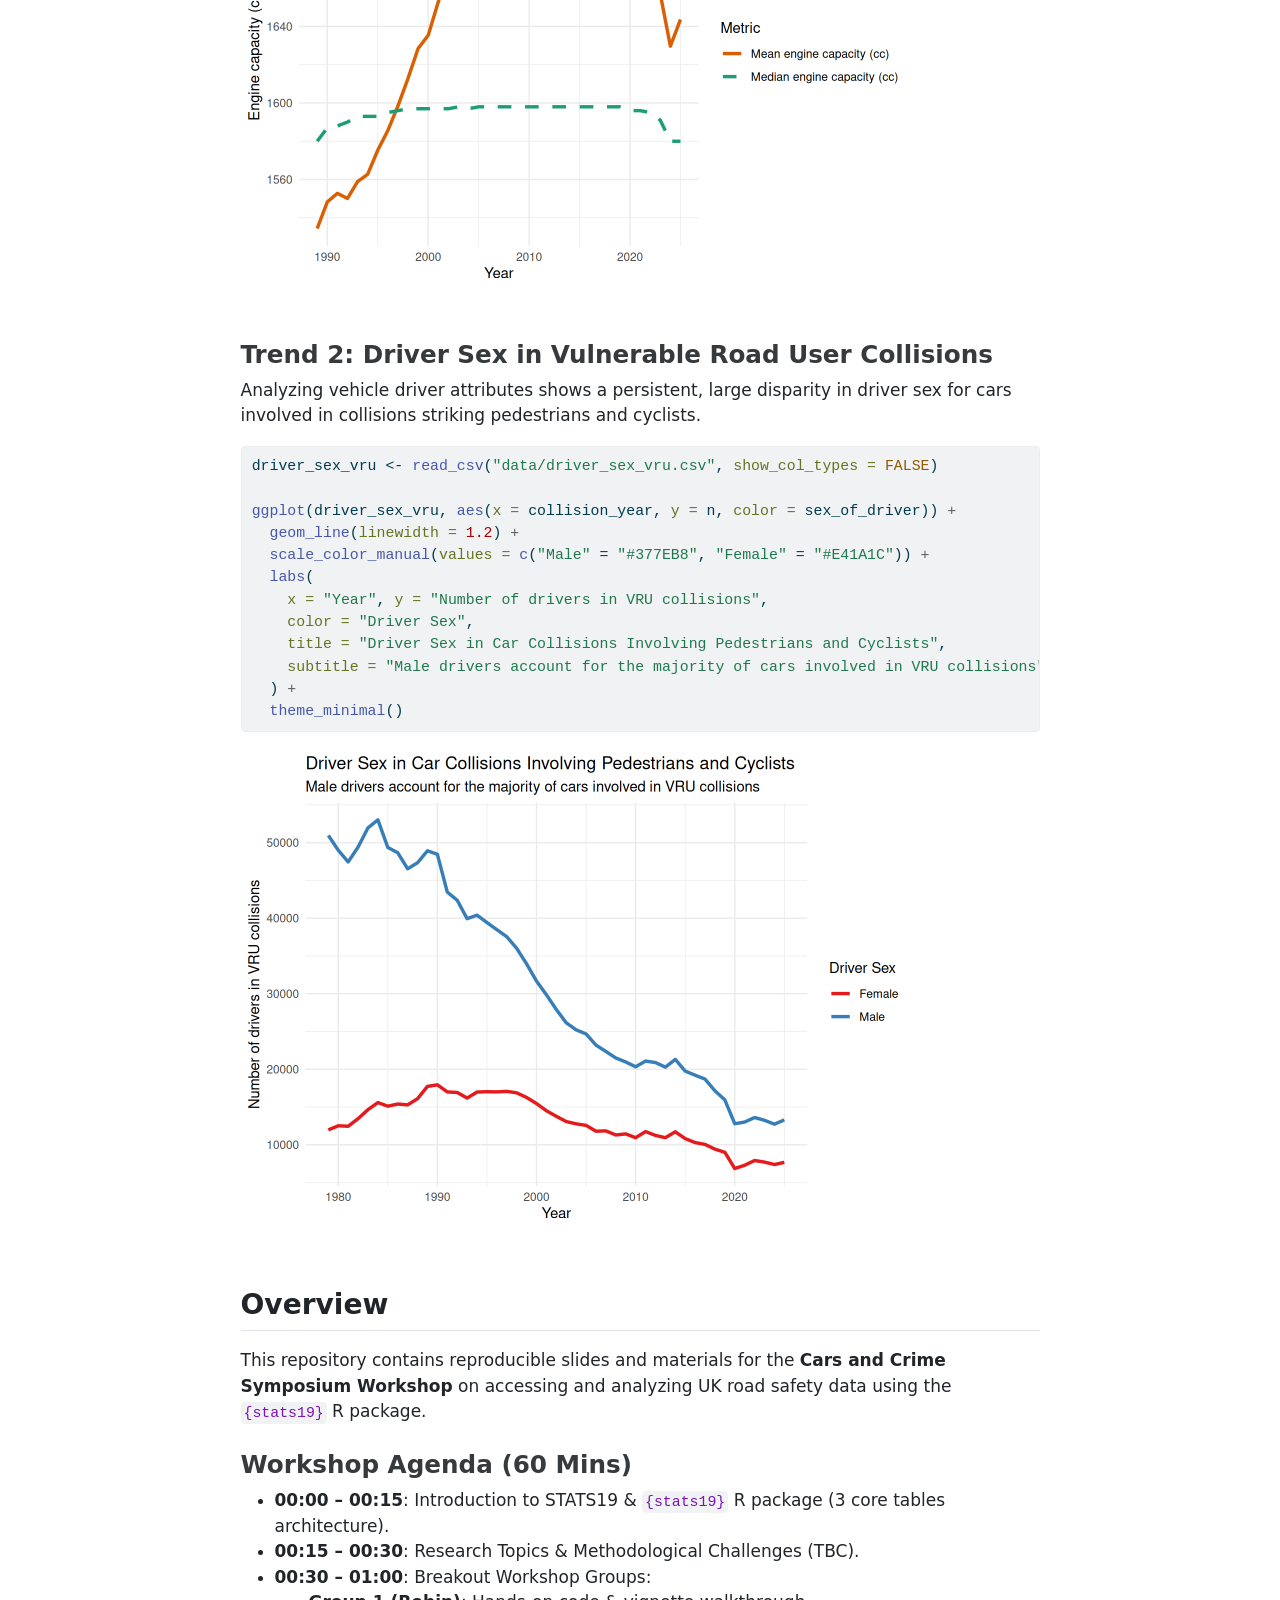
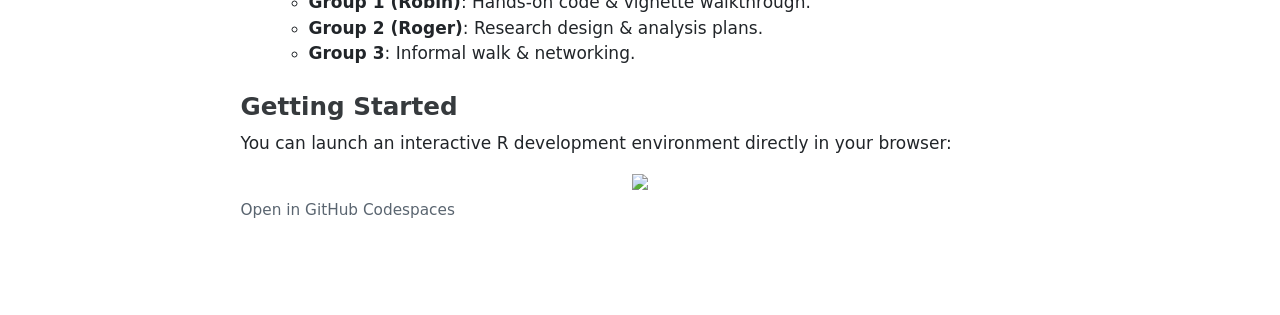
==== commit 2b477d97: "deploy: d77fcfea142cef4f80d18a955acf3e994da5cc9c" ====
--- a/index.html
+++ b/index.html
@@ -183,40 +183,25 @@
 <section id="casualties-over-time" class="level2">
 <h2 class="anchored" data-anchor-id="casualties-over-time">Casualties over time</h2>
 <div class="cell">
-<div class="code-copy-outer-scaffold"><div class="sourceCode cell-code" id="cb1"><pre class="sourceCode r code-with-copy"><code class="sourceCode r"><span id="cb1-1"><a href="#cb1-1" aria-hidden="true" tabindex="-1"></a><span class="fu">library</span>(stats19)</span></code></pre></div><button title="Copy to Clipboard" class="code-copy-button"><i class="bi"></i></button></div>
-<div class="cell-output cell-output-stderr">
-<pre><code>Data provided under OGL v3.0. Cite the source and link to:
-www.nationalarchives.gov.uk/doc/open-government-licence/version/3/</code></pre>
-</div>
-<div class="code-copy-outer-scaffold"><div class="sourceCode cell-code" id="cb3"><pre class="sourceCode r code-with-copy"><code class="sourceCode r"><span id="cb3-1"><a href="#cb3-1" aria-hidden="true" tabindex="-1"></a><span class="fu">library</span>(tidyverse)</span></code></pre></div><button title="Copy to Clipboard" class="code-copy-button"><i class="bi"></i></button></div>
-<div class="cell-output cell-output-stderr">
-<pre><code>── Attaching core tidyverse packages ──────────────────────── tidyverse 2.0.0 ──
-✔ dplyr     1.2.1     ✔ readr     2.2.0
-✔ forcats   1.0.1     ✔ stringr   1.6.0
-✔ ggplot2   4.0.3     ✔ tibble    3.3.1
-✔ lubridate 1.9.5     ✔ tidyr     1.3.2
-✔ purrr     1.2.2     </code></pre>
-</div>
-<div class="cell-output cell-output-stderr">
-<pre><code>── Conflicts ────────────────────────────────────────── tidyverse_conflicts() ──
-✖ dplyr::filter() masks stats::filter()
-✖ dplyr::lag()    masks stats::lag()
-ℹ Use the conflicted package (&lt;http://conflicted.r-lib.org/&gt;) to force all conflicts to become errors</code></pre>
-</div>
-<div class="code-copy-outer-scaffold"><div class="sourceCode cell-code" id="cb6"><pre class="sourceCode r code-with-copy"><code class="sourceCode r"><span id="cb6-1"><a href="#cb6-1" aria-hidden="true" tabindex="-1"></a><span class="fu">library</span>(readr)</span></code></pre></div><button title="Copy to Clipboard" class="code-copy-button"><i class="bi"></i></button></div>
+<div class="code-copy-outer-scaffold"><div class="sourceCode cell-code" id="cb1"><pre class="sourceCode r code-with-copy"><code class="sourceCode r"><span id="cb1-1"><a href="#cb1-1" aria-hidden="true" tabindex="-1"></a><span class="fu">library</span>(stats19)</span>
+<span id="cb1-2"><a href="#cb1-2" aria-hidden="true" tabindex="-1"></a><span class="fu">library</span>(tidyverse)</span>
+<span id="cb1-3"><a href="#cb1-3" aria-hidden="true" tabindex="-1"></a><span class="fu">library</span>(readr)</span></code></pre></div><button title="Copy to Clipboard" class="code-copy-button"><i class="bi"></i></button></div>
 </div>
 <div class="cell">
-<div class="code-copy-outer-scaffold"><div class="sourceCode cell-code" id="cb7"><pre class="sourceCode r code-with-copy"><code class="sourceCode r"><span id="cb7-1"><a href="#cb7-1" aria-hidden="true" tabindex="-1"></a><span class="co"># Read pre-aggregated casualty data (built from raw STATS19 by build-data.R)</span></span>
-<span id="cb7-2"><a href="#cb7-2" aria-hidden="true" tabindex="-1"></a>casualties_by_year_type <span class="ot">&lt;-</span> <span class="fu">read_csv</span>(<span class="st">"data/casualties_by_year_type.csv"</span>,</span>
-<span id="cb7-3"><a href="#cb7-3" aria-hidden="true" tabindex="-1"></a>                                    <span class="at">show_col_types =</span> <span class="cn">FALSE</span>)</span></code></pre></div><button title="Copy to Clipboard" class="code-copy-button"><i class="bi"></i></button></div>
+<div class="code-copy-outer-scaffold"><div class="sourceCode cell-code" id="cb2"><pre class="sourceCode r code-with-copy"><code class="sourceCode r"><span id="cb2-1"><a href="#cb2-1" aria-hidden="true" tabindex="-1"></a><span class="co"># Load pre-aggregated STATS19 dataset</span></span>
+<span id="cb2-2"><a href="#cb2-2" aria-hidden="true" tabindex="-1"></a>cas_by_year_type <span class="ot">&lt;-</span> <span class="fu">read_csv</span>(<span class="st">"data/casualties_by_year_type.csv"</span>, <span class="at">show_col_types =</span> <span class="cn">FALSE</span>)</span></code></pre></div><button title="Copy to Clipboard" class="code-copy-button"><i class="bi"></i></button></div>
 </div>
 <div class="cell">
-<div class="code-copy-outer-scaffold"><div class="sourceCode cell-code" id="cb8"><pre class="sourceCode r code-with-copy"><code class="sourceCode r"><span id="cb8-1"><a href="#cb8-1" aria-hidden="true" tabindex="-1"></a><span class="co"># Absolute casualties over time</span></span>
-<span id="cb8-2"><a href="#cb8-2" aria-hidden="true" tabindex="-1"></a><span class="fu">ggplot</span>(casualties_by_year_type, <span class="fu">aes</span>(<span class="at">x =</span> collision_year, <span class="at">y =</span> n, <span class="at">color =</span> type)) <span class="sc">+</span></span>
-<span id="cb8-3"><a href="#cb8-3" aria-hidden="true" tabindex="-1"></a>  <span class="fu">geom_line</span>(<span class="at">linewidth =</span> <span class="fl">1.2</span>) <span class="sc">+</span></span>
-<span id="cb8-4"><a href="#cb8-4" aria-hidden="true" tabindex="-1"></a>  <span class="fu">geom_point</span>(<span class="at">size =</span> <span class="dv">2</span>) <span class="sc">+</span></span>
-<span id="cb8-5"><a href="#cb8-5" aria-hidden="true" tabindex="-1"></a>  <span class="fu">labs</span>(<span class="at">x =</span> <span class="st">"Year"</span>, <span class="at">y =</span> <span class="st">"Number of casualties"</span>, <span class="at">color =</span> <span class="st">"Type"</span>) <span class="sc">+</span></span>
-<span id="cb8-6"><a href="#cb8-6" aria-hidden="true" tabindex="-1"></a>  <span class="fu">theme_minimal</span>()</span></code></pre></div><button title="Copy to Clipboard" class="code-copy-button"><i class="bi"></i></button></div>
+<div class="code-copy-outer-scaffold"><div class="sourceCode cell-code" id="cb3"><pre class="sourceCode r code-with-copy"><code class="sourceCode r"><span id="cb3-1"><a href="#cb3-1" aria-hidden="true" tabindex="-1"></a><span class="co"># Absolute casualties over time</span></span>
+<span id="cb3-2"><a href="#cb3-2" aria-hidden="true" tabindex="-1"></a><span class="fu">ggplot</span>(cas_by_year_type, <span class="fu">aes</span>(<span class="at">x =</span> collision_year, <span class="at">y =</span> n, <span class="at">color =</span> type)) <span class="sc">+</span></span>
+<span id="cb3-3"><a href="#cb3-3" aria-hidden="true" tabindex="-1"></a>  <span class="fu">geom_line</span>(<span class="at">linewidth =</span> <span class="fl">1.2</span>) <span class="sc">+</span></span>
+<span id="cb3-4"><a href="#cb3-4" aria-hidden="true" tabindex="-1"></a>  <span class="fu">geom_point</span>(<span class="at">size =</span> <span class="fl">1.8</span>) <span class="sc">+</span></span>
+<span id="cb3-5"><a href="#cb3-5" aria-hidden="true" tabindex="-1"></a>  <span class="fu">scale_color_brewer</span>(<span class="at">palette =</span> <span class="st">"Set1"</span>) <span class="sc">+</span></span>
+<span id="cb3-6"><a href="#cb3-6" aria-hidden="true" tabindex="-1"></a>  <span class="fu">labs</span>(</span>
+<span id="cb3-7"><a href="#cb3-7" aria-hidden="true" tabindex="-1"></a>    <span class="at">x =</span> <span class="st">"Year"</span>, <span class="at">y =</span> <span class="st">"Number of casualties"</span>, <span class="at">color =</span> <span class="st">"Casualty Type"</span>,</span>
+<span id="cb3-8"><a href="#cb3-8" aria-hidden="true" tabindex="-1"></a>    <span class="at">title =</span> <span class="st">"UK Road Casualties by Transport Mode (1979 - Present)"</span></span>
+<span id="cb3-9"><a href="#cb3-9" aria-hidden="true" tabindex="-1"></a>  ) <span class="sc">+</span></span>
+<span id="cb3-10"><a href="#cb3-10" aria-hidden="true" tabindex="-1"></a>  <span class="fu">theme_minimal</span>()</span></code></pre></div><button title="Copy to Clipboard" class="code-copy-button"><i class="bi"></i></button></div>
 <div class="cell-output-display">
 <div>
 <figure class="figure">
@@ -226,20 +211,23 @@
 </div>
 </div>
 <div class="cell">
-<div class="code-copy-outer-scaffold"><div class="sourceCode cell-code" id="cb9"><pre class="sourceCode r code-with-copy"><code class="sourceCode r"><span id="cb9-1"><a href="#cb9-1" aria-hidden="true" tabindex="-1"></a><span class="co"># Indexed plot (1979 = 100)</span></span>
-<span id="cb9-2"><a href="#cb9-2" aria-hidden="true" tabindex="-1"></a>collisions_1979 <span class="ot">&lt;-</span> casualties_by_year_type <span class="sc">|&gt;</span></span>
-<span id="cb9-3"><a href="#cb9-3" aria-hidden="true" tabindex="-1"></a>  <span class="fu">filter</span>(collision_year <span class="sc">==</span> <span class="dv">1979</span>) <span class="sc">|&gt;</span></span>
-<span id="cb9-4"><a href="#cb9-4" aria-hidden="true" tabindex="-1"></a>  <span class="fu">select</span>(type, n) <span class="sc">|&gt;</span></span>
-<span id="cb9-5"><a href="#cb9-5" aria-hidden="true" tabindex="-1"></a>  <span class="fu">rename</span>(<span class="at">n_1979 =</span> n)</span>
-<span id="cb9-6"><a href="#cb9-6" aria-hidden="true" tabindex="-1"></a></span>
-<span id="cb9-7"><a href="#cb9-7" aria-hidden="true" tabindex="-1"></a>casualties_by_year_type <span class="sc">|&gt;</span></span>
-<span id="cb9-8"><a href="#cb9-8" aria-hidden="true" tabindex="-1"></a>  <span class="fu">left_join</span>(collisions_1979, <span class="at">by =</span> <span class="st">"type"</span>) <span class="sc">|&gt;</span></span>
-<span id="cb9-9"><a href="#cb9-9" aria-hidden="true" tabindex="-1"></a>  <span class="fu">mutate</span>(<span class="at">n_indexed =</span> n <span class="sc">/</span> n_1979 <span class="sc">*</span> <span class="dv">100</span>) <span class="sc">|&gt;</span></span>
-<span id="cb9-10"><a href="#cb9-10" aria-hidden="true" tabindex="-1"></a>  <span class="fu">ggplot</span>(<span class="fu">aes</span>(<span class="at">x =</span> collision_year, <span class="at">y =</span> n_indexed, <span class="at">color =</span> type)) <span class="sc">+</span></span>
-<span id="cb9-11"><a href="#cb9-11" aria-hidden="true" tabindex="-1"></a>  <span class="fu">geom_line</span>(<span class="at">linewidth =</span> <span class="fl">1.2</span>) <span class="sc">+</span></span>
-<span id="cb9-12"><a href="#cb9-12" aria-hidden="true" tabindex="-1"></a>  <span class="fu">geom_point</span>(<span class="at">size =</span> <span class="dv">2</span>) <span class="sc">+</span></span>
-<span id="cb9-13"><a href="#cb9-13" aria-hidden="true" tabindex="-1"></a>  <span class="fu">labs</span>(<span class="at">x =</span> <span class="st">"Year"</span>, <span class="at">y =</span> <span class="st">"Casualties indexed (1979 = 100)"</span>, <span class="at">color =</span> <span class="st">"Type"</span>) <span class="sc">+</span></span>
-<span id="cb9-14"><a href="#cb9-14" aria-hidden="true" tabindex="-1"></a>  <span class="fu">theme_minimal</span>()</span></code></pre></div><button title="Copy to Clipboard" class="code-copy-button"><i class="bi"></i></button></div>
+<div class="code-copy-outer-scaffold"><div class="sourceCode cell-code" id="cb4"><pre class="sourceCode r code-with-copy"><code class="sourceCode r"><span id="cb4-1"><a href="#cb4-1" aria-hidden="true" tabindex="-1"></a><span class="co"># Indexed plot (1979 = 100)</span></span>
+<span id="cb4-2"><a href="#cb4-2" aria-hidden="true" tabindex="-1"></a>cas_1979 <span class="ot">&lt;-</span> cas_by_year_type <span class="sc">|&gt;</span></span>
+<span id="cb4-3"><a href="#cb4-3" aria-hidden="true" tabindex="-1"></a>  <span class="fu">filter</span>(collision_year <span class="sc">==</span> <span class="dv">1979</span>) <span class="sc">|&gt;</span></span>
+<span id="cb4-4"><a href="#cb4-4" aria-hidden="true" tabindex="-1"></a>  <span class="fu">select</span>(type, n) <span class="sc">|&gt;</span></span>
+<span id="cb4-5"><a href="#cb4-5" aria-hidden="true" tabindex="-1"></a>  <span class="fu">rename</span>(<span class="at">n_1979 =</span> n)</span>
+<span id="cb4-6"><a href="#cb4-6" aria-hidden="true" tabindex="-1"></a></span>
+<span id="cb4-7"><a href="#cb4-7" aria-hidden="true" tabindex="-1"></a>cas_by_year_type <span class="sc">|&gt;</span></span>
+<span id="cb4-8"><a href="#cb4-8" aria-hidden="true" tabindex="-1"></a>  <span class="fu">left_join</span>(cas_1979, <span class="at">by =</span> <span class="st">"type"</span>) <span class="sc">|&gt;</span></span>
+<span id="cb4-9"><a href="#cb4-9" aria-hidden="true" tabindex="-1"></a>  <span class="fu">mutate</span>(<span class="at">n_indexed =</span> n <span class="sc">/</span> n_1979 <span class="sc">*</span> <span class="dv">100</span>) <span class="sc">|&gt;</span></span>
+<span id="cb4-10"><a href="#cb4-10" aria-hidden="true" tabindex="-1"></a>  <span class="fu">ggplot</span>(<span class="fu">aes</span>(<span class="at">x =</span> collision_year, <span class="at">y =</span> n_indexed, <span class="at">color =</span> type)) <span class="sc">+</span></span>
+<span id="cb4-11"><a href="#cb4-11" aria-hidden="true" tabindex="-1"></a>  <span class="fu">geom_line</span>(<span class="at">linewidth =</span> <span class="fl">1.2</span>) <span class="sc">+</span></span>
+<span id="cb4-12"><a href="#cb4-12" aria-hidden="true" tabindex="-1"></a>  <span class="fu">scale_color_brewer</span>(<span class="at">palette =</span> <span class="st">"Set1"</span>) <span class="sc">+</span></span>
+<span id="cb4-13"><a href="#cb4-13" aria-hidden="true" tabindex="-1"></a>  <span class="fu">labs</span>(</span>
+<span id="cb4-14"><a href="#cb4-14" aria-hidden="true" tabindex="-1"></a>    <span class="at">x =</span> <span class="st">"Year"</span>, <span class="at">y =</span> <span class="st">"Casualties indexed (1979 = 100)"</span>, <span class="at">color =</span> <span class="st">"Casualty Type"</span>,</span>
+<span id="cb4-15"><a href="#cb4-15" aria-hidden="true" tabindex="-1"></a>    <span class="at">title =</span> <span class="st">"Relative Change in Casualties Since 1979"</span></span>
+<span id="cb4-16"><a href="#cb4-16" aria-hidden="true" tabindex="-1"></a>  ) <span class="sc">+</span></span>
+<span id="cb4-17"><a href="#cb4-17" aria-hidden="true" tabindex="-1"></a>  <span class="fu">theme_minimal</span>()</span></code></pre></div><button title="Copy to Clipboard" class="code-copy-button"><i class="bi"></i></button></div>
 <div class="cell-output-display">
 <div>
 <figure class="figure">
@@ -251,19 +239,21 @@
 </section>
 <section id="car-harms-how-has-the-burden-shifted" class="level2">
 <h2 class="anchored" data-anchor-id="car-harms-how-has-the-burden-shifted">Car harms: How has the burden shifted?</h2>
-<p>The three plots below illustrate how “car harms” have evolved differently for people <strong>driving</strong>, <strong>walking</strong>, and <strong>cycling</strong>.</p>
+<p>The plots below illustrate how “car harms” have evolved differently for people <strong>driving</strong>, <strong>walking</strong>, and <strong>cycling</strong>.</p>
 <section id="car-occupant-casualties-safety-technology-at-work" class="level3">
 <h3 class="anchored" data-anchor-id="car-occupant-casualties-safety-technology-at-work">Car occupant casualties — safety technology at work</h3>
-<p>Car occupant casualties have fallen dramatically since 1979, driven by seatbelt laws, airbags, crumple zones, and improved vehicle design.</p>
+<p>Car occupant casualties have fallen dramatically since 1979, driven by seatbelt laws, airbags, crumple zones, and improved vehicle crash protection.</p>
 <div class="cell">
-<div class="code-copy-outer-scaffold"><div class="sourceCode cell-code" id="cb10"><pre class="sourceCode r code-with-copy"><code class="sourceCode r"><span id="cb10-1"><a href="#cb10-1" aria-hidden="true" tabindex="-1"></a>casualties_by_year_type <span class="sc">|&gt;</span></span>
-<span id="cb10-2"><a href="#cb10-2" aria-hidden="true" tabindex="-1"></a>  <span class="fu">filter</span>(type <span class="sc">==</span> <span class="st">"Car occupant"</span>) <span class="sc">|&gt;</span></span>
-<span id="cb10-3"><a href="#cb10-3" aria-hidden="true" tabindex="-1"></a>  <span class="fu">ggplot</span>(<span class="fu">aes</span>(<span class="at">x =</span> collision_year, <span class="at">y =</span> n)) <span class="sc">+</span></span>
-<span id="cb10-4"><a href="#cb10-4" aria-hidden="true" tabindex="-1"></a>  <span class="fu">geom_line</span>(<span class="at">color =</span> <span class="st">"#1F78B4"</span>, <span class="at">linewidth =</span> <span class="fl">1.2</span>) <span class="sc">+</span></span>
-<span id="cb10-5"><a href="#cb10-5" aria-hidden="true" tabindex="-1"></a>  <span class="fu">geom_point</span>(<span class="at">color =</span> <span class="st">"#1F78B4"</span>, <span class="at">size =</span> <span class="dv">2</span>) <span class="sc">+</span></span>
-<span id="cb10-6"><a href="#cb10-6" aria-hidden="true" tabindex="-1"></a>  <span class="fu">labs</span>(<span class="at">x =</span> <span class="st">"Year"</span>, <span class="at">y =</span> <span class="st">"Car occupant casualties"</span>,</span>
-<span id="cb10-7"><a href="#cb10-7" aria-hidden="true" tabindex="-1"></a>       <span class="at">subtitle =</span> <span class="st">"Dramatic decline as vehicle safety improves"</span>) <span class="sc">+</span></span>
-<span id="cb10-8"><a href="#cb10-8" aria-hidden="true" tabindex="-1"></a>  <span class="fu">theme_minimal</span>()</span></code></pre></div><button title="Copy to Clipboard" class="code-copy-button"><i class="bi"></i></button></div>
+<div class="code-copy-outer-scaffold"><div class="sourceCode cell-code" id="cb5"><pre class="sourceCode r code-with-copy"><code class="sourceCode r"><span id="cb5-1"><a href="#cb5-1" aria-hidden="true" tabindex="-1"></a>cas_by_year_type <span class="sc">|&gt;</span></span>
+<span id="cb5-2"><a href="#cb5-2" aria-hidden="true" tabindex="-1"></a>  <span class="fu">filter</span>(type <span class="sc">==</span> <span class="st">"Car occupant"</span>) <span class="sc">|&gt;</span></span>
+<span id="cb5-3"><a href="#cb5-3" aria-hidden="true" tabindex="-1"></a>  <span class="fu">ggplot</span>(<span class="fu">aes</span>(<span class="at">x =</span> collision_year, <span class="at">y =</span> n)) <span class="sc">+</span></span>
+<span id="cb5-4"><a href="#cb5-4" aria-hidden="true" tabindex="-1"></a>  <span class="fu">geom_line</span>(<span class="at">color =</span> <span class="st">"#1F78B4"</span>, <span class="at">linewidth =</span> <span class="fl">1.2</span>) <span class="sc">+</span></span>
+<span id="cb5-5"><a href="#cb5-5" aria-hidden="true" tabindex="-1"></a>  <span class="fu">geom_point</span>(<span class="at">color =</span> <span class="st">"#1F78B4"</span>, <span class="at">size =</span> <span class="dv">2</span>) <span class="sc">+</span></span>
+<span id="cb5-6"><a href="#cb5-6" aria-hidden="true" tabindex="-1"></a>  <span class="fu">labs</span>(</span>
+<span id="cb5-7"><a href="#cb5-7" aria-hidden="true" tabindex="-1"></a>    <span class="at">x =</span> <span class="st">"Year"</span>, <span class="at">y =</span> <span class="st">"Car occupant casualties"</span>,</span>
+<span id="cb5-8"><a href="#cb5-8" aria-hidden="true" tabindex="-1"></a>    <span class="at">subtitle =</span> <span class="st">"Dramatic decline as vehicle safety improves for occupants inside cars"</span></span>
+<span id="cb5-9"><a href="#cb5-9" aria-hidden="true" tabindex="-1"></a>  ) <span class="sc">+</span></span>
+<span id="cb5-10"><a href="#cb5-10" aria-hidden="true" tabindex="-1"></a>  <span class="fu">theme_minimal</span>()</span></code></pre></div><button title="Copy to Clipboard" class="code-copy-button"><i class="bi"></i></button></div>
 <div class="cell-output-display">
 <div>
 <figure class="figure">
@@ -273,18 +263,23 @@
 </div>
 </div>
 </section>
-<section id="pedestrian-casualties-harm-to-people-walking" class="level3">
-<h3 class="anchored" data-anchor-id="pedestrian-casualties-harm-to-people-walking">Pedestrian casualties — harm to people walking</h3>
-<p>While car occupants have become dramatically safer, pedestrian casualties have also declined — but not nearly as steeply, and from a much higher baseline per trip.</p>
+<section id="pedestrians-and-cyclists-hit-by-cars-hurt-and-killed-since-1979" class="level3">
+<h3 class="anchored" data-anchor-id="pedestrians-and-cyclists-hit-by-cars-hurt-and-killed-since-1979">Pedestrians and Cyclists hit by cars: Hurt and Killed since 1979</h3>
+<p>By joining casualty data with vehicle table records, we isolate vulnerable road users (pedestrians and cyclists) struck in collisions involving cars, tracking how many were <strong>killed</strong> versus <strong>hurt (injured)</strong> each year since 1979.</p>
 <div class="cell">
-<div class="code-copy-outer-scaffold"><div class="sourceCode cell-code" id="cb11"><pre class="sourceCode r code-with-copy"><code class="sourceCode r"><span id="cb11-1"><a href="#cb11-1" aria-hidden="true" tabindex="-1"></a>casualties_by_year_type <span class="sc">|&gt;</span></span>
-<span id="cb11-2"><a href="#cb11-2" aria-hidden="true" tabindex="-1"></a>  <span class="fu">filter</span>(type <span class="sc">==</span> <span class="st">"Pedestrian"</span>) <span class="sc">|&gt;</span></span>
-<span id="cb11-3"><a href="#cb11-3" aria-hidden="true" tabindex="-1"></a>  <span class="fu">ggplot</span>(<span class="fu">aes</span>(<span class="at">x =</span> collision_year, <span class="at">y =</span> n)) <span class="sc">+</span></span>
-<span id="cb11-4"><a href="#cb11-4" aria-hidden="true" tabindex="-1"></a>  <span class="fu">geom_line</span>(<span class="at">color =</span> <span class="st">"#E7298A"</span>, <span class="at">linewidth =</span> <span class="fl">1.2</span>) <span class="sc">+</span></span>
-<span id="cb11-5"><a href="#cb11-5" aria-hidden="true" tabindex="-1"></a>  <span class="fu">geom_point</span>(<span class="at">color =</span> <span class="st">"#E7298A"</span>, <span class="at">size =</span> <span class="dv">2</span>) <span class="sc">+</span></span>
-<span id="cb11-6"><a href="#cb11-6" aria-hidden="true" tabindex="-1"></a>  <span class="fu">labs</span>(<span class="at">x =</span> <span class="st">"Year"</span>, <span class="at">y =</span> <span class="st">"Pedestrian casualties"</span>,</span>
-<span id="cb11-7"><a href="#cb11-7" aria-hidden="true" tabindex="-1"></a>       <span class="at">subtitle =</span> <span class="st">"Slower progress for people outside cars"</span>) <span class="sc">+</span></span>
-<span id="cb11-8"><a href="#cb11-8" aria-hidden="true" tabindex="-1"></a>  <span class="fu">theme_minimal</span>()</span></code></pre></div><button title="Copy to Clipboard" class="code-copy-button"><i class="bi"></i></button></div>
+<div class="code-copy-outer-scaffold"><div class="sourceCode cell-code" id="cb6"><pre class="sourceCode r code-with-copy"><code class="sourceCode r"><span id="cb6-1"><a href="#cb6-1" aria-hidden="true" tabindex="-1"></a>vru_car_harm <span class="ot">&lt;-</span> <span class="fu">read_csv</span>(<span class="st">"data/vru_car_harm.csv"</span>, <span class="at">show_col_types =</span> <span class="cn">FALSE</span>)</span>
+<span id="cb6-2"><a href="#cb6-2" aria-hidden="true" tabindex="-1"></a></span>
+<span id="cb6-3"><a href="#cb6-3" aria-hidden="true" tabindex="-1"></a><span class="fu">ggplot</span>(vru_car_harm, <span class="fu">aes</span>(<span class="at">x =</span> collision_year, <span class="at">y =</span> n, <span class="at">color =</span> outcome)) <span class="sc">+</span></span>
+<span id="cb6-4"><a href="#cb6-4" aria-hidden="true" tabindex="-1"></a>  <span class="fu">geom_line</span>(<span class="at">linewidth =</span> <span class="fl">1.2</span>) <span class="sc">+</span></span>
+<span id="cb6-5"><a href="#cb6-5" aria-hidden="true" tabindex="-1"></a>  <span class="fu">facet_wrap</span>(<span class="sc">~</span> vru_mode, <span class="at">scales =</span> <span class="st">"free_y"</span>) <span class="sc">+</span></span>
+<span id="cb6-6"><a href="#cb6-6" aria-hidden="true" tabindex="-1"></a>  <span class="fu">scale_color_manual</span>(<span class="at">values =</span> <span class="fu">c</span>(<span class="st">"Killed"</span> <span class="ot">=</span> <span class="st">"#D95F02"</span>, <span class="st">"Hurt (Injured)"</span> <span class="ot">=</span> <span class="st">"#7570B3"</span>)) <span class="sc">+</span></span>
+<span id="cb6-7"><a href="#cb6-7" aria-hidden="true" tabindex="-1"></a>  <span class="fu">labs</span>(</span>
+<span id="cb6-8"><a href="#cb6-8" aria-hidden="true" tabindex="-1"></a>    <span class="at">x =</span> <span class="st">"Year"</span>, <span class="at">y =</span> <span class="st">"Number of casualties"</span>,</span>
+<span id="cb6-9"><a href="#cb6-9" aria-hidden="true" tabindex="-1"></a>    <span class="at">title =</span> <span class="st">"Pedestrians and Cyclists Hit by Cars (1979 - Present)"</span>,</span>
+<span id="cb6-10"><a href="#cb6-10" aria-hidden="true" tabindex="-1"></a>    <span class="at">subtitle =</span> <span class="st">"Annual counts of vulnerable road users killed vs hurt in car collisions"</span>,</span>
+<span id="cb6-11"><a href="#cb6-11" aria-hidden="true" tabindex="-1"></a>    <span class="at">color =</span> <span class="st">"Outcome"</span></span>
+<span id="cb6-12"><a href="#cb6-12" aria-hidden="true" tabindex="-1"></a>  ) <span class="sc">+</span></span>
+<span id="cb6-13"><a href="#cb6-13" aria-hidden="true" tabindex="-1"></a>  <span class="fu">theme_minimal</span>()</span></code></pre></div><button title="Copy to Clipboard" class="code-copy-button"><i class="bi"></i></button></div>
 <div class="cell-output-display">
 <div>
 <figure class="figure">
@@ -296,31 +291,88 @@
 </section>
 <section id="risk-shift-vulnerable-road-user-casualties-per-car-occupant" class="level3">
 <h3 class="anchored" data-anchor-id="risk-shift-vulnerable-road-user-casualties-per-car-occupant">Risk shift: vulnerable road user casualties per car occupant</h3>
-<p>This ratio tells the story: for every car occupant casualty, how many pedestrians and cyclists are hurt? A rising ratio means the <strong>burden of risk has shifted</strong> from people <em>inside</em> cars to people <em>outside</em> them.</p>
+<p>This ratio shows for every car occupant casualty, how many pedestrians and cyclists are hurt. A rising ratio indicates that the <strong>burden of risk has shifted</strong> onto people <em>outside</em> cars.</p>
 <div class="cell">
-<div class="code-copy-outer-scaffold"><div class="sourceCode cell-code" id="cb12"><pre class="sourceCode r code-with-copy"><code class="sourceCode r"><span id="cb12-1"><a href="#cb12-1" aria-hidden="true" tabindex="-1"></a>ratio_data <span class="ot">&lt;-</span> casualties_by_year_type <span class="sc">|&gt;</span></span>
-<span id="cb12-2"><a href="#cb12-2" aria-hidden="true" tabindex="-1"></a>  <span class="fu">filter</span>(type <span class="sc">%in%</span> <span class="fu">c</span>(<span class="st">"Car occupant"</span>, <span class="st">"Pedestrian"</span>, <span class="st">"Cyclist"</span>)) <span class="sc">|&gt;</span></span>
-<span id="cb12-3"><a href="#cb12-3" aria-hidden="true" tabindex="-1"></a>  <span class="fu">pivot_wider</span>(<span class="at">names_from =</span> type, <span class="at">values_from =</span> n) <span class="sc">|&gt;</span></span>
-<span id="cb12-4"><a href="#cb12-4" aria-hidden="true" tabindex="-1"></a>  <span class="fu">mutate</span>(</span>
-<span id="cb12-5"><a href="#cb12-5" aria-hidden="true" tabindex="-1"></a>    <span class="at">ped_per_car =</span> Pedestrian <span class="sc">/</span> <span class="st">`</span><span class="at">Car occupant</span><span class="st">`</span>,</span>
-<span id="cb12-6"><a href="#cb12-6" aria-hidden="true" tabindex="-1"></a>    <span class="at">cycle_per_car =</span> Cyclist <span class="sc">/</span> <span class="st">`</span><span class="at">Car occupant</span><span class="st">`</span></span>
-<span id="cb12-7"><a href="#cb12-7" aria-hidden="true" tabindex="-1"></a>  )</span>
-<span id="cb12-8"><a href="#cb12-8" aria-hidden="true" tabindex="-1"></a></span>
-<span id="cb12-9"><a href="#cb12-9" aria-hidden="true" tabindex="-1"></a><span class="fu">ggplot</span>(ratio_data, <span class="fu">aes</span>(<span class="at">x =</span> collision_year)) <span class="sc">+</span></span>
-<span id="cb12-10"><a href="#cb12-10" aria-hidden="true" tabindex="-1"></a>  <span class="fu">geom_line</span>(<span class="fu">aes</span>(<span class="at">y =</span> ped_per_car, <span class="at">color =</span> <span class="st">"Pedestrians per car occupant"</span>), <span class="at">linewidth =</span> <span class="fl">1.2</span>) <span class="sc">+</span></span>
-<span id="cb12-11"><a href="#cb12-11" aria-hidden="true" tabindex="-1"></a>  <span class="fu">geom_point</span>(<span class="fu">aes</span>(<span class="at">y =</span> ped_per_car, <span class="at">color =</span> <span class="st">"Pedestrians per car occupant"</span>), <span class="at">size =</span> <span class="dv">2</span>) <span class="sc">+</span></span>
-<span id="cb12-12"><a href="#cb12-12" aria-hidden="true" tabindex="-1"></a>  <span class="fu">geom_line</span>(<span class="fu">aes</span>(<span class="at">y =</span> cycle_per_car, <span class="at">color =</span> <span class="st">"Cyclists per car occupant"</span>), <span class="at">linewidth =</span> <span class="fl">1.2</span>) <span class="sc">+</span></span>
-<span id="cb12-13"><a href="#cb12-13" aria-hidden="true" tabindex="-1"></a>  <span class="fu">geom_point</span>(<span class="fu">aes</span>(<span class="at">y =</span> cycle_per_car, <span class="at">color =</span> <span class="st">"Cyclists per car occupant"</span>), <span class="at">size =</span> <span class="dv">2</span>) <span class="sc">+</span></span>
-<span id="cb12-14"><a href="#cb12-14" aria-hidden="true" tabindex="-1"></a>  <span class="fu">scale_color_manual</span>(<span class="at">values =</span> <span class="fu">c</span>(<span class="st">"Pedestrians per car occupant"</span> <span class="ot">=</span> <span class="st">"#E7298A"</span>,</span>
-<span id="cb12-15"><a href="#cb12-15" aria-hidden="true" tabindex="-1"></a>                                 <span class="st">"Cyclists per car occupant"</span> <span class="ot">=</span> <span class="st">"#66A61E"</span>)) <span class="sc">+</span></span>
-<span id="cb12-16"><a href="#cb12-16" aria-hidden="true" tabindex="-1"></a>  <span class="fu">labs</span>(<span class="at">x =</span> <span class="st">"Year"</span>, <span class="at">y =</span> <span class="st">"Casualty ratio"</span>,</span>
-<span id="cb12-17"><a href="#cb12-17" aria-hidden="true" tabindex="-1"></a>       <span class="at">color =</span> <span class="cn">NULL</span>,</span>
-<span id="cb12-18"><a href="#cb12-18" aria-hidden="true" tabindex="-1"></a>       <span class="at">subtitle =</span> <span class="st">"Risk burden has shifted from car occupants to vulnerable road users"</span>) <span class="sc">+</span></span>
-<span id="cb12-19"><a href="#cb12-19" aria-hidden="true" tabindex="-1"></a>  <span class="fu">theme_minimal</span>()</span></code></pre></div><button title="Copy to Clipboard" class="code-copy-button"><i class="bi"></i></button></div>
+<div class="code-copy-outer-scaffold"><div class="sourceCode cell-code" id="cb7"><pre class="sourceCode r code-with-copy"><code class="sourceCode r"><span id="cb7-1"><a href="#cb7-1" aria-hidden="true" tabindex="-1"></a>ratio_data <span class="ot">&lt;-</span> cas_by_year_type <span class="sc">|&gt;</span></span>
+<span id="cb7-2"><a href="#cb7-2" aria-hidden="true" tabindex="-1"></a>  <span class="fu">filter</span>(type <span class="sc">%in%</span> <span class="fu">c</span>(<span class="st">"Car occupant"</span>, <span class="st">"Pedestrian"</span>, <span class="st">"Cyclist"</span>)) <span class="sc">|&gt;</span></span>
+<span id="cb7-3"><a href="#cb7-3" aria-hidden="true" tabindex="-1"></a>  <span class="fu">pivot_wider</span>(<span class="at">names_from =</span> type, <span class="at">values_from =</span> n) <span class="sc">|&gt;</span></span>
+<span id="cb7-4"><a href="#cb7-4" aria-hidden="true" tabindex="-1"></a>  <span class="fu">mutate</span>(</span>
+<span id="cb7-5"><a href="#cb7-5" aria-hidden="true" tabindex="-1"></a>    <span class="at">ped_per_car =</span> Pedestrian <span class="sc">/</span> <span class="st">`</span><span class="at">Car occupant</span><span class="st">`</span>,</span>
+<span id="cb7-6"><a href="#cb7-6" aria-hidden="true" tabindex="-1"></a>    <span class="at">cycle_per_car =</span> Cyclist <span class="sc">/</span> <span class="st">`</span><span class="at">Car occupant</span><span class="st">`</span></span>
+<span id="cb7-7"><a href="#cb7-7" aria-hidden="true" tabindex="-1"></a>  )</span>
+<span id="cb7-8"><a href="#cb7-8" aria-hidden="true" tabindex="-1"></a></span>
+<span id="cb7-9"><a href="#cb7-9" aria-hidden="true" tabindex="-1"></a><span class="fu">ggplot</span>(ratio_data, <span class="fu">aes</span>(<span class="at">x =</span> collision_year)) <span class="sc">+</span></span>
+<span id="cb7-10"><a href="#cb7-10" aria-hidden="true" tabindex="-1"></a>  <span class="fu">geom_line</span>(<span class="fu">aes</span>(<span class="at">y =</span> ped_per_car, <span class="at">color =</span> <span class="st">"Pedestrians per car occupant"</span>), <span class="at">linewidth =</span> <span class="fl">1.2</span>) <span class="sc">+</span></span>
+<span id="cb7-11"><a href="#cb7-11" aria-hidden="true" tabindex="-1"></a>  <span class="fu">geom_point</span>(<span class="fu">aes</span>(<span class="at">y =</span> ped_per_car, <span class="at">color =</span> <span class="st">"Pedestrians per car occupant"</span>), <span class="at">size =</span> <span class="fl">1.8</span>) <span class="sc">+</span></span>
+<span id="cb7-12"><a href="#cb7-12" aria-hidden="true" tabindex="-1"></a>  <span class="fu">geom_line</span>(<span class="fu">aes</span>(<span class="at">y =</span> cycle_per_car, <span class="at">color =</span> <span class="st">"Cyclists per car occupant"</span>), <span class="at">linewidth =</span> <span class="fl">1.2</span>) <span class="sc">+</span></span>
+<span id="cb7-13"><a href="#cb7-13" aria-hidden="true" tabindex="-1"></a>  <span class="fu">geom_point</span>(<span class="fu">aes</span>(<span class="at">y =</span> cycle_per_car, <span class="at">color =</span> <span class="st">"Cyclists per car occupant"</span>), <span class="at">size =</span> <span class="fl">1.8</span>) <span class="sc">+</span></span>
+<span id="cb7-14"><a href="#cb7-14" aria-hidden="true" tabindex="-1"></a>  <span class="fu">scale_color_manual</span>(<span class="at">values =</span> <span class="fu">c</span>(<span class="st">"Pedestrians per car occupant"</span> <span class="ot">=</span> <span class="st">"#E7298A"</span>,</span>
+<span id="cb7-15"><a href="#cb7-15" aria-hidden="true" tabindex="-1"></a>                                 <span class="st">"Cyclists per car occupant"</span> <span class="ot">=</span> <span class="st">"#66A61E"</span>)) <span class="sc">+</span></span>
+<span id="cb7-16"><a href="#cb7-16" aria-hidden="true" tabindex="-1"></a>  <span class="fu">labs</span>(</span>
+<span id="cb7-17"><a href="#cb7-17" aria-hidden="true" tabindex="-1"></a>    <span class="at">x =</span> <span class="st">"Year"</span>, <span class="at">y =</span> <span class="st">"Casualty ratio"</span>,</span>
+<span id="cb7-18"><a href="#cb7-18" aria-hidden="true" tabindex="-1"></a>    <span class="at">color =</span> <span class="cn">NULL</span>,</span>
+<span id="cb7-19"><a href="#cb7-19" aria-hidden="true" tabindex="-1"></a>    <span class="at">subtitle =</span> <span class="st">"Risk burden has shifted from car occupants to vulnerable road users"</span></span>
+<span id="cb7-20"><a href="#cb7-20" aria-hidden="true" tabindex="-1"></a>  ) <span class="sc">+</span></span>
+<span id="cb7-21"><a href="#cb7-21" aria-hidden="true" tabindex="-1"></a>  <span class="fu">theme_minimal</span>()</span></code></pre></div><button title="Copy to Clipboard" class="code-copy-button"><i class="bi"></i></button></div>
 <div class="cell-output-display">
 <div>
 <figure class="figure">
 <p><img src="index_files/figure-html/unnamed-chunk-7-1.png" class="img-fluid figure-img" width="672"></p>
+</figure>
+</div>
+</div>
+</div>
+</section>
+</section>
+<section id="additional-trends-in-car-harms" class="level2">
+<h2 class="anchored" data-anchor-id="additional-trends-in-car-harms">Additional Trends in Car Harms</h2>
+<section id="trend-1-car-size-engine-capacity-inflation-engine_capacity_cc-over-time" class="level3">
+<h3 class="anchored" data-anchor-id="trend-1-car-size-engine-capacity-inflation-engine_capacity_cc-over-time">Trend 1: Car size &amp; engine capacity inflation (<code>engine_capacity_cc</code>) over time</h3>
+<p>As cars have grown heavier, wider, and more powerful (the “SUV-ification” of passenger vehicles), average engine displacement of cars involved in collisions with pedestrians and cyclists has steadily increased.</p>
+<div class="cell">
+<div class="code-copy-outer-scaffold"><div class="sourceCode cell-code" id="cb8"><pre class="sourceCode r code-with-copy"><code class="sourceCode r"><span id="cb8-1"><a href="#cb8-1" aria-hidden="true" tabindex="-1"></a>car_engine_vru <span class="ot">&lt;-</span> <span class="fu">read_csv</span>(<span class="st">"data/car_engine_vru.csv"</span>, <span class="at">show_col_types =</span> <span class="cn">FALSE</span>)</span>
+<span id="cb8-2"><a href="#cb8-2" aria-hidden="true" tabindex="-1"></a></span>
+<span id="cb8-3"><a href="#cb8-3" aria-hidden="true" tabindex="-1"></a><span class="fu">ggplot</span>(car_engine_vru, <span class="fu">aes</span>(<span class="at">x =</span> collision_year)) <span class="sc">+</span></span>
+<span id="cb8-4"><a href="#cb8-4" aria-hidden="true" tabindex="-1"></a>  <span class="fu">geom_line</span>(<span class="fu">aes</span>(<span class="at">y =</span> mean_cc, <span class="at">color =</span> <span class="st">"Mean engine capacity (cc)"</span>), <span class="at">linewidth =</span> <span class="fl">1.2</span>) <span class="sc">+</span></span>
+<span id="cb8-5"><a href="#cb8-5" aria-hidden="true" tabindex="-1"></a>  <span class="fu">geom_line</span>(<span class="fu">aes</span>(<span class="at">y =</span> median_cc, <span class="at">color =</span> <span class="st">"Median engine capacity (cc)"</span>), <span class="at">linewidth =</span> <span class="fl">1.2</span>, <span class="at">linetype =</span> <span class="st">"dashed"</span>) <span class="sc">+</span></span>
+<span id="cb8-6"><a href="#cb8-6" aria-hidden="true" tabindex="-1"></a>  <span class="fu">scale_color_manual</span>(<span class="at">values =</span> <span class="fu">c</span>(<span class="st">"Mean engine capacity (cc)"</span> <span class="ot">=</span> <span class="st">"#D95F02"</span>,</span>
+<span id="cb8-7"><a href="#cb8-7" aria-hidden="true" tabindex="-1"></a>                                 <span class="st">"Median engine capacity (cc)"</span> <span class="ot">=</span> <span class="st">"#1B9E77"</span>)) <span class="sc">+</span></span>
+<span id="cb8-8"><a href="#cb8-8" aria-hidden="true" tabindex="-1"></a>  <span class="fu">labs</span>(</span>
+<span id="cb8-9"><a href="#cb8-9" aria-hidden="true" tabindex="-1"></a>    <span class="at">x =</span> <span class="st">"Year"</span>, <span class="at">y =</span> <span class="st">"Engine capacity (cc)"</span>,</span>
+<span id="cb8-10"><a href="#cb8-10" aria-hidden="true" tabindex="-1"></a>    <span class="at">color =</span> <span class="st">"Metric"</span>,</span>
+<span id="cb8-11"><a href="#cb8-11" aria-hidden="true" tabindex="-1"></a>    <span class="at">title =</span> <span class="st">"Engine Capacity of Cars Involved in Vulnerable Road User Collisions"</span>,</span>
+<span id="cb8-12"><a href="#cb8-12" aria-hidden="true" tabindex="-1"></a>    <span class="at">subtitle =</span> <span class="st">"Steady rise in engine size of cars striking pedestrians and cyclists"</span></span>
+<span id="cb8-13"><a href="#cb8-13" aria-hidden="true" tabindex="-1"></a>  ) <span class="sc">+</span></span>
+<span id="cb8-14"><a href="#cb8-14" aria-hidden="true" tabindex="-1"></a>  <span class="fu">theme_minimal</span>()</span></code></pre></div><button title="Copy to Clipboard" class="code-copy-button"><i class="bi"></i></button></div>
+<div class="cell-output-display">
+<div>
+<figure class="figure">
+<p><img src="index_files/figure-html/unnamed-chunk-8-1.png" class="img-fluid figure-img" width="672"></p>
+</figure>
+</div>
+</div>
+</div>
+</section>
+<section id="trend-2-driver-sex-in-vulnerable-road-user-collisions" class="level3">
+<h3 class="anchored" data-anchor-id="trend-2-driver-sex-in-vulnerable-road-user-collisions">Trend 2: Driver Sex in Vulnerable Road User Collisions</h3>
+<p>Analyzing vehicle driver attributes shows a persistent, large disparity in driver sex for cars involved in collisions striking pedestrians and cyclists.</p>
+<div class="cell">
+<div class="code-copy-outer-scaffold"><div class="sourceCode cell-code" id="cb9"><pre class="sourceCode r code-with-copy"><code class="sourceCode r"><span id="cb9-1"><a href="#cb9-1" aria-hidden="true" tabindex="-1"></a>driver_sex_vru <span class="ot">&lt;-</span> <span class="fu">read_csv</span>(<span class="st">"data/driver_sex_vru.csv"</span>, <span class="at">show_col_types =</span> <span class="cn">FALSE</span>)</span>
+<span id="cb9-2"><a href="#cb9-2" aria-hidden="true" tabindex="-1"></a></span>
+<span id="cb9-3"><a href="#cb9-3" aria-hidden="true" tabindex="-1"></a><span class="fu">ggplot</span>(driver_sex_vru, <span class="fu">aes</span>(<span class="at">x =</span> collision_year, <span class="at">y =</span> n, <span class="at">color =</span> sex_of_driver)) <span class="sc">+</span></span>
+<span id="cb9-4"><a href="#cb9-4" aria-hidden="true" tabindex="-1"></a>  <span class="fu">geom_line</span>(<span class="at">linewidth =</span> <span class="fl">1.2</span>) <span class="sc">+</span></span>
+<span id="cb9-5"><a href="#cb9-5" aria-hidden="true" tabindex="-1"></a>  <span class="fu">scale_color_manual</span>(<span class="at">values =</span> <span class="fu">c</span>(<span class="st">"Male"</span> <span class="ot">=</span> <span class="st">"#377EB8"</span>, <span class="st">"Female"</span> <span class="ot">=</span> <span class="st">"#E41A1C"</span>)) <span class="sc">+</span></span>
+<span id="cb9-6"><a href="#cb9-6" aria-hidden="true" tabindex="-1"></a>  <span class="fu">labs</span>(</span>
+<span id="cb9-7"><a href="#cb9-7" aria-hidden="true" tabindex="-1"></a>    <span class="at">x =</span> <span class="st">"Year"</span>, <span class="at">y =</span> <span class="st">"Number of drivers in VRU collisions"</span>,</span>
+<span id="cb9-8"><a href="#cb9-8" aria-hidden="true" tabindex="-1"></a>    <span class="at">color =</span> <span class="st">"Driver Sex"</span>,</span>
+<span id="cb9-9"><a href="#cb9-9" aria-hidden="true" tabindex="-1"></a>    <span class="at">title =</span> <span class="st">"Driver Sex in Car Collisions Involving Pedestrians and Cyclists"</span>,</span>
+<span id="cb9-10"><a href="#cb9-10" aria-hidden="true" tabindex="-1"></a>    <span class="at">subtitle =</span> <span class="st">"Male drivers account for the majority of cars involved in VRU collisions"</span></span>
+<span id="cb9-11"><a href="#cb9-11" aria-hidden="true" tabindex="-1"></a>  ) <span class="sc">+</span></span>
+<span id="cb9-12"><a href="#cb9-12" aria-hidden="true" tabindex="-1"></a>  <span class="fu">theme_minimal</span>()</span></code></pre></div><button title="Copy to Clipboard" class="code-copy-button"><i class="bi"></i></button></div>
+<div class="cell-output-display">
+<div>
+<figure class="figure">
+<p><img src="index_files/figure-html/unnamed-chunk-9-1.png" class="img-fluid figure-img" width="672"></p>
 </figure>
 </div>
 </div>
